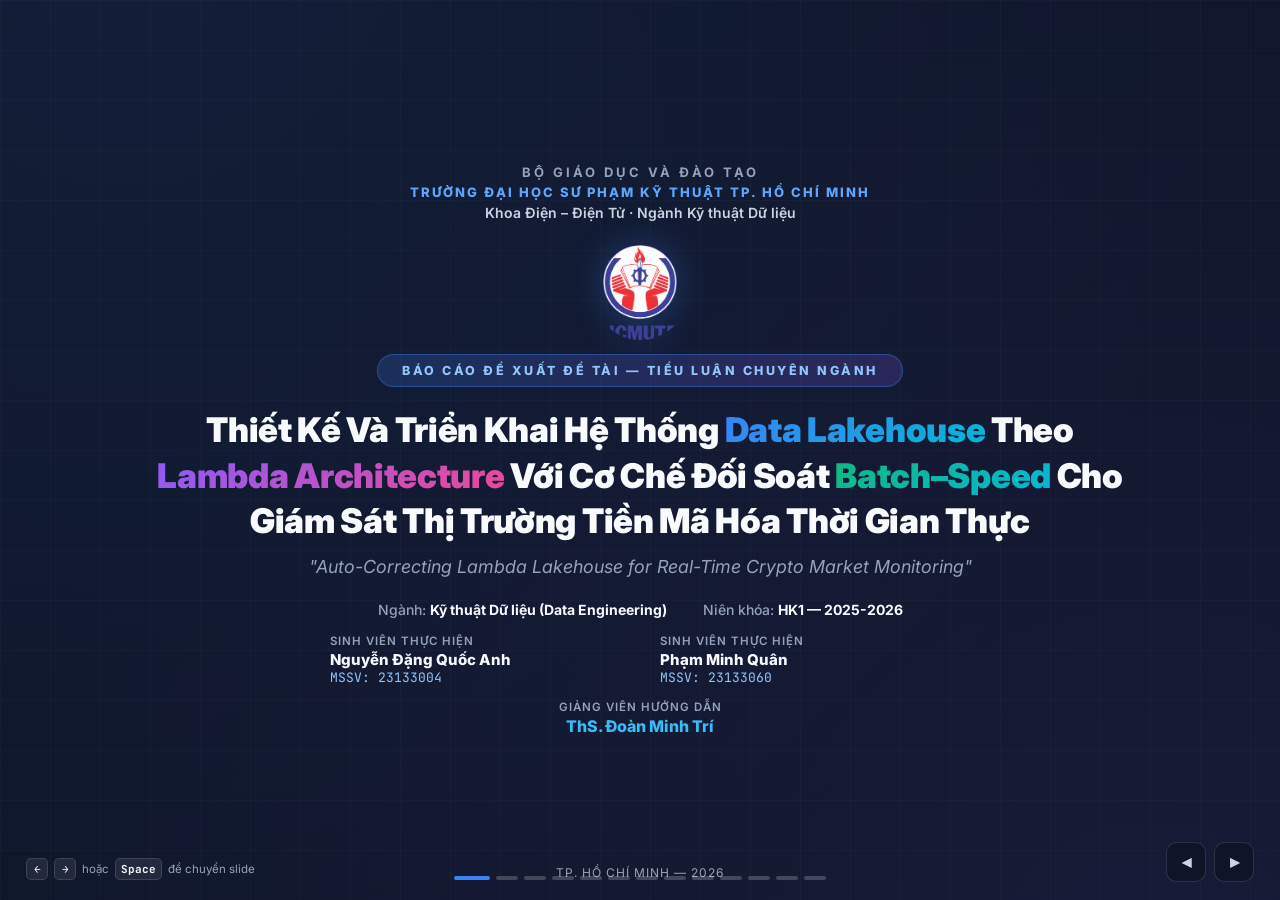
==== dbt_project/docs/slides.html @ d98d622b "infra: add docker-compose, service configs, and project skeleton" ====
<!DOCTYPE html>
<html lang="vi">
<head>
<meta charset="UTF-8">
<meta name="viewport" content="width=device-width, initial-scale=1.0">
<title>Báo Cáo Đề Xuất — Lambda Lakehouse Crypto</title>
<link rel="preconnect" href="https://fonts.googleapis.com">
<link href="https://fonts.googleapis.com/css2?family=Inter:wght@300;400;500;600;700;800;900&family=JetBrains+Mono:wght@400;500;600;700&display=swap" rel="stylesheet">
<style>
  *, *::before, *::after { box-sizing: border-box; margin: 0; padding: 0; }

  :root {
    --bg-primary: #0a0e1a;
    --bg-slide: #0f1629;
    --bg-card: rgba(255,255,255,0.05);
    --bg-card-hover: rgba(255,255,255,0.08);
    --accent-blue: #3b82f6;
    --accent-cyan: #06b6d4;
    --accent-purple: #8b5cf6;
    --accent-emerald: #10b981;
    --accent-amber: #f59e0b;
    --accent-rose: #f43f5e;
    --text-primary: #f8fafc;
    --text-secondary: #cbd5e1;
    --text-muted: #94a3b8;
    --border-subtle: rgba(255,255,255,0.12);
    --gradient-blue: linear-gradient(135deg, #3b82f6, #06b6d4);
    --gradient-purple: linear-gradient(135deg, #8b5cf6, #ec4899);
    --gradient-emerald: linear-gradient(135deg, #10b981, #06b6d4);
    --gradient-amber: linear-gradient(135deg, #f59e0b, #ef4444);
    --gradient-rose: linear-gradient(135deg, #f43f5e, #8b5cf6);
    --font-main: 'Inter', -apple-system, system-ui, sans-serif;
    --font-mono: 'JetBrains Mono', 'Cascadia Code', monospace;
  }

  html, body { width: 100%; height: 100%; overflow: hidden; font-family: var(--font-main); background: var(--bg-primary); color: var(--text-primary); -webkit-font-smoothing: antialiased; }

  .slides-wrapper { width: 100%; height: 100%; position: relative; }

  .slide {
    position: absolute; inset: 0;
    display: flex; flex-direction: column; justify-content: center; align-items: center;
    padding: 40px 60px;
    opacity: 0; transform: translateX(60px);
    transition: opacity 0.45s cubic-bezier(0.4,0,0.2,1), transform 0.45s cubic-bezier(0.4,0,0.2,1);
    pointer-events: none; background: var(--bg-slide); overflow-y: auto;
  }
  .slide.active { opacity: 1; transform: translateX(0); pointer-events: all; z-index: 10; }
  .slide.prev { opacity: 0; transform: translateX(-60px); }

  .slide::before {
    content: ''; position: absolute; top: -50%; left: -50%; width: 200%; height: 200%;
    background: radial-gradient(circle at 30% 20%, rgba(59,130,246,0.08) 0%, transparent 50%),
                radial-gradient(circle at 70% 80%, rgba(139,92,246,0.07) 0%, transparent 50%);
    pointer-events: none; z-index: 0;
  }
  .slide::after {
    content: ''; position: absolute; inset: 0;
    background-image: linear-gradient(rgba(255,255,255,0.02) 1px, transparent 1px), linear-gradient(90deg, rgba(255,255,255,0.02) 1px, transparent 1px);
    background-size: 50px 50px; pointer-events: none; z-index: 0;
  }
  .slide > * { position: relative; z-index: 1; }

  /* ===== TYPOGRAPHY & HEADINGS ===== */
  .slide-number { position: absolute; top: 22px; left: 36px; font-size: 13px; font-weight: 700; letter-spacing: 3px; text-transform: uppercase; color: var(--text-muted); }
  .slide-number .current { color: var(--accent-blue); font-size: 16px; }

  .section-badge { display: inline-flex; align-items: center; gap: 8px; padding: 6px 16px; border-radius: 100px; font-size: 12px; font-weight: 700; letter-spacing: 2px; text-transform: uppercase; margin-bottom: 12px; border: 1px solid; }
  .badge-blue { background: rgba(59,130,246,0.15); color: #93c5fd; border-color: rgba(59,130,246,0.3); }
  .badge-purple { background: rgba(139,92,246,0.15); color: #c4b5fd; border-color: rgba(139,92,246,0.3); }
  .badge-emerald { background: rgba(16,185,129,0.15); color: #6ee7b7; border-color: rgba(16,185,129,0.3); }
  .badge-amber { background: rgba(245,158,11,0.15); color: #fde68a; border-color: rgba(245,158,11,0.3); }
  .badge-rose { background: rgba(244,63,94,0.15); color: #fda4af; border-color: rgba(244,63,94,0.3); }
  .badge-cyan { background: rgba(6,182,212,0.15); color: #67e8f9; border-color: rgba(6,182,212,0.3); }

  .slide-title { font-size: clamp(28px, 3.3vw, 44px); font-weight: 900; line-height: 1.2; margin-bottom: 16px; letter-spacing: -0.5px; text-align: center; }
  .highlight { background: var(--gradient-blue); -webkit-background-clip: text; -webkit-text-fill-color: transparent; background-clip: text; }
  .highlight-purple { background: var(--gradient-purple); -webkit-background-clip: text; -webkit-text-fill-color: transparent; background-clip: text; }
  .highlight-emerald { background: var(--gradient-emerald); -webkit-background-clip: text; -webkit-text-fill-color: transparent; background-clip: text; }
  .highlight-amber { background: var(--gradient-amber); -webkit-background-clip: text; -webkit-text-fill-color: transparent; background-clip: text; }
  .highlight-rose { background: var(--gradient-rose); -webkit-background-clip: text; -webkit-text-fill-color: transparent; background-clip: text; }

  .slide-subtitle { font-size: clamp(15px, 1.5vw, 19px); color: var(--text-secondary); line-height: 1.6; max-width: 960px; margin-bottom: 22px; text-align: center; }

  /* ===== CARDS ===== */
  .cards-grid { display: grid; gap: 16px; width: 100%; max-width: 1150px; }
  .cards-grid.cols-2 { grid-template-columns: 1fr 1fr; }
  .cards-grid.cols-3 { grid-template-columns: 1fr 1fr 1fr; }
  .cards-grid.cols-4 { grid-template-columns: 1fr 1fr 1fr 1fr; }

  .card { background: var(--bg-card); border: 1px solid var(--border-subtle); border-radius: 14px; padding: 20px 22px; transition: all 0.3s ease; position: relative; overflow: hidden; }
  .card:hover { background: var(--bg-card-hover); border-color: rgba(255,255,255,0.2); transform: translateY(-3px); }
  .card::before { content: ''; position: absolute; top: 0; left: 0; right: 0; height: 3px; }
  .card.accent-blue::before { background: var(--gradient-blue); }
  .card.accent-purple::before { background: var(--gradient-purple); }
  .card.accent-emerald::before { background: var(--gradient-emerald); }
  .card.accent-amber::before { background: var(--gradient-amber); }
  .card.accent-rose::before { background: var(--gradient-rose); }
  .card.accent-cyan::before { background: linear-gradient(90deg, #06b6d4, #3b82f6); }

  .card-icon { width: 44px; height: 44px; border-radius: 10px; display: flex; align-items: center; justify-content: center; font-size: 22px; margin-bottom: 12px; }
  .card-icon.blue { background: rgba(59,130,246,0.2); }
  .card-icon.purple { background: rgba(139,92,246,0.2); }
  .card-icon.emerald { background: rgba(16,185,129,0.2); }
  .card-icon.amber { background: rgba(245,158,11,0.2); }
  .card-icon.rose { background: rgba(244,63,94,0.2); }
  .card-icon.cyan { background: rgba(6,182,212,0.2); }

  .card-title { font-size: 15.5px; font-weight: 800; margin-bottom: 6px; color: var(--text-primary); }
  .card-desc { font-size: 13.5px; color: var(--text-secondary); line-height: 1.6; }

  /* ===== SVG DIAGRAM CONTAINER ===== */
  .diagram-box { width: 100%; max-width: 1150px; background: rgba(0,0,0,0.35); border: 1px solid var(--border-subtle); border-radius: 16px; padding: 22px 20px; position: relative; overflow: hidden; }
  .diagram-box::before { content: ''; position: absolute; inset: 0; background: radial-gradient(ellipse at 50% 0%, rgba(59,130,246,0.08), transparent 70%); pointer-events: none; }
  .diagram-box svg { width: 100%; height: auto; display: block; }

  /* ===== COVER ===== */
  .cover-content { text-align: center; max-width: 980px; }
  .cover-uni { font-size: 13px; font-weight: 700; letter-spacing: 3px; text-transform: uppercase; color: var(--text-muted); margin-bottom: 4px; }
  .cover-faculty { font-size: 14px; font-weight: 600; color: var(--text-secondary); margin-bottom: 24px; }
  .logo-img { width: 95px; height: 95px; border-radius: 50%; object-fit: contain; margin: 0 auto 14px auto; display: block; filter: drop-shadow(0 0 16px rgba(59,130,246,0.3)); }
  .cover-type-badge { display: inline-block; padding: 8px 24px; border-radius: 100px; font-size: 12.5px; font-weight: 800; letter-spacing: 2.5px; text-transform: uppercase; background: linear-gradient(135deg, rgba(59,130,246,0.2), rgba(139,92,246,0.2)); border: 1px solid rgba(59,130,246,0.4); color: #93c5fd; margin-bottom: 20px; }
  .cover-main-title { font-size: clamp(22px, 2.7vw, 34px); font-weight: 900; line-height: 1.35; margin-bottom: 12px; letter-spacing: -0.3px; }
  .cover-en-title { font-size: clamp(14px, 1.4vw, 18px); font-style: italic; color: var(--text-muted); margin-bottom: 24px; font-weight: 400; }
  .cover-meta { display: flex; justify-content: center; gap: 36px; font-size: 14px; color: var(--text-secondary); margin-bottom: 16px; }
  .cover-meta .label { color: var(--text-muted); font-weight: 500; }
  .cover-meta .value { color: var(--text-primary); font-weight: 700; }
  .cover-people { display: grid; grid-template-columns: 1fr 1fr; gap: 12px 40px; font-size: 13.5px; margin-top: 14px; text-align: left; max-width: 620px; margin-left: auto; margin-right: auto; }
  .cover-people .people-label { font-weight: 600; color: var(--text-muted); font-size: 11.5px; letter-spacing: 1px; text-transform: uppercase; margin-bottom: 2px; }
  .cover-people .people-name { font-weight: 800; color: var(--text-primary); font-size: 15px; }
  .cover-people .people-id { font-family: var(--font-mono); font-size: 13px; color: #93c5fd; }
  .cover-advisor { margin-top: 14px; text-align: center; font-size: 13.5px; }
  .cover-advisor .people-label { font-weight: 600; color: var(--text-muted); font-size: 11.5px; letter-spacing: 1px; text-transform: uppercase; margin-bottom: 2px; }
  .cover-advisor .people-name { font-weight: 800; color: #38bdf8; font-size: 16px; }
  .cover-footer-bar { position: absolute; bottom: 20px; font-size: 12px; color: var(--text-muted); letter-spacing: 1px; }

  /* ===== NUMBERED LIST ===== */
  .numbered-list { list-style: none; padding: 0; width: 100%; max-width: 1050px; }
  .numbered-list li { display: flex; align-items: flex-start; gap: 16px; padding: 12px 0; border-bottom: 1px solid var(--border-subtle); }
  .numbered-list li:last-child { border-bottom: none; }
  .numbered-list .num { flex-shrink: 0; width: 34px; height: 34px; border-radius: 8px; display: flex; align-items: center; justify-content: center; font-size: 15px; font-weight: 900; color: #fff; }
  .numbered-list .item-title { font-size: 15px; font-weight: 800; margin-bottom: 3px; color: var(--text-primary); }
  .numbered-list .item-desc { font-size: 13.5px; color: var(--text-secondary); line-height: 1.55; }

  /* ===== TIMELINE ===== */
  .timeline { width: 100%; max-width: 1080px; }
  .timeline-row { display: flex; align-items: stretch; gap: 16px; margin-bottom: 10px; }
  .timeline-phase { width: 110px; flex-shrink: 0; border-radius: 10px; display: flex; align-items: center; justify-content: center; font-size: 13.5px; font-weight: 800; color: #fff; text-align: center; padding: 8px; }
  .timeline-content { flex: 1; background: var(--bg-card); border: 1px solid var(--border-subtle); border-radius: 10px; padding: 12px 18px; }
  .timeline-content .tc-title { font-size: 14.5px; font-weight: 800; margin-bottom: 3px; color: var(--text-primary); }
  .timeline-content .tc-desc { font-size: 13px; color: var(--text-secondary); line-height: 1.5; }
  .timeline-content .tc-output { font-size: 12px; color: #34d399; font-weight: 700; margin-top: 4px; }

  /* ===== DIRECTION (2 CARDS: TLCN -> KLTN) ===== */
  .direction-container { display: grid; grid-template-columns: 1fr 1fr; gap: 24px; width: 100%; max-width: 1150px; }
  .direction-card { background: var(--bg-card); border: 1px solid var(--border-subtle); border-radius: 16px; padding: 26px 24px; text-align: left; transition: all 0.3s ease; position: relative; }
  .direction-card.phase-1 { border-color: rgba(59,130,246,0.4); background: rgba(59,130,246,0.06); }
  .direction-card.phase-2 { border-color: rgba(16,185,129,0.5); background: rgba(16,185,129,0.07); box-shadow: 0 0 35px rgba(16,185,129,0.12); }
  .direction-card.phase-2::after { content: '★ MỤC TIÊU TỐI HẬU'; position: absolute; top: -12px; right: 24px; background: var(--gradient-emerald); color: #fff; font-size: 10.5px; font-weight: 900; letter-spacing: 1.5px; padding: 4px 14px; border-radius: 100px; }
  .direction-card:hover { transform: translateY(-3px); }
  .direction-badge-tag { display: inline-block; font-size: 11px; font-weight: 800; letter-spacing: 1.5px; text-transform: uppercase; padding: 4px 12px; border-radius: 6px; margin-bottom: 8px; }
  .direction-title { font-size: 20px; font-weight: 900; margin-bottom: 4px; }
  .direction-sub { font-size: 13px; color: var(--text-muted); margin-bottom: 16px; font-weight: 600; }
  .direction-card ul { list-style: none; padding: 0; }
  .direction-card ul li { font-size: 13.5px; color: var(--text-secondary); padding: 7px 0; border-bottom: 1px solid var(--border-subtle); display: flex; align-items: flex-start; gap: 8px; line-height: 1.5; }
  .direction-card ul li:last-child { border-bottom: none; }
  .direction-card ul li::before { content: '✔'; font-weight: 800; flex-shrink: 0; font-size: 13px; }
  .direction-card.phase-1 ul li::before { color: #60a5fa; }
  .direction-card.phase-2 ul li::before { color: #34d399; }

  /* ===== CALLOUT ===== */
  .callout { width: 100%; max-width: 1150px; background: rgba(59,130,246,0.08); border: 1px solid rgba(59,130,246,0.25); border-left: 4px solid var(--accent-blue); border-radius: 0 12px 12px 0; padding: 14px 20px; margin-top: 16px; }
  .callout.emerald { background: rgba(16,185,129,0.08); border-color: rgba(16,185,129,0.25); border-left-color: var(--accent-emerald); }
  .callout.amber { background: rgba(245,158,11,0.08); border-color: rgba(245,158,11,0.25); border-left-color: var(--accent-amber); }
  .callout-text { font-size: 14px; color: var(--text-secondary); line-height: 1.6; font-style: italic; }
  .callout-text strong { color: #fff; font-style: normal; }

  /* Two-col */
  .two-col { display: grid; grid-template-columns: 1fr 1fr; gap: 24px; width: 100%; max-width: 1150px; align-items: start; }

  /* Status badges */
  .status-badge { display: inline-block; padding: 3px 10px; border-radius: 100px; font-size: 11px; font-weight: 800; letter-spacing: 0.5px; }
  .status-provisional { background: rgba(245,158,11,0.2); color: #fde68a; border: 1px solid rgba(245,158,11,0.4); }
  .status-reconciled { background: rgba(16,185,129,0.2); color: #6ee7b7; border: 1px solid rgba(16,185,129,0.4); }

  /* Tech tags */
  .tech-tags { display: flex; flex-wrap: wrap; gap: 6px; margin-top: 8px; }
  .tech-tag { font-size: 11px; font-weight: 700; padding: 3px 10px; border-radius: 100px; background: rgba(255,255,255,0.08); border: 1px solid var(--border-subtle); color: #cbd5e1; font-family: var(--font-mono); }

  /* ===== NAV ===== */
  .progress-bar { position: fixed; bottom: 0; left: 0; height: 4px; background: var(--gradient-blue); transition: width 0.4s ease; z-index: 100; border-radius: 0 2px 0 0; }
  .nav-controls { position: fixed; bottom: 18px; right: 26px; display: flex; gap: 8px; z-index: 100; }
  .nav-btn { width: 40px; height: 40px; border-radius: 10px; border: 1px solid var(--border-subtle); background: rgba(15,22,41,0.9); backdrop-filter: blur(12px); color: var(--text-secondary); cursor: pointer; display: flex; align-items: center; justify-content: center; font-size: 18px; font-weight: bold; transition: all 0.2s; }
  .nav-btn:hover { background: rgba(59,130,246,0.2); border-color: rgba(59,130,246,0.5); color: #60a5fa; }
  .slide-indicators { position: fixed; bottom: 20px; left: 50%; transform: translateX(-50%); display: flex; gap: 6px; z-index: 100; }
  .indicator { width: 22px; height: 4px; border-radius: 2px; background: rgba(255,255,255,0.2); cursor: pointer; transition: all 0.3s; }
  .indicator.active { width: 36px; background: var(--accent-blue); }
  .indicator:hover { background: rgba(255,255,255,0.4); }
  .keyboard-hint { position: fixed; bottom: 20px; left: 26px; font-size: 11.5px; color: var(--text-muted); z-index: 100; display: flex; align-items: center; gap: 6px; }
  .key { display: inline-flex; align-items: center; justify-content: center; min-width: 22px; height: 22px; padding: 0 5px; border-radius: 5px; background: rgba(255,255,255,0.08); border: 1px solid var(--border-subtle); font-size: 11px; font-weight: 700; font-family: var(--font-mono); color: var(--text-primary); }

  /* ===== ANIMATIONS ===== */
  @keyframes fadeInUp { from { opacity: 0; transform: translateY(18px); } to { opacity: 1; transform: translateY(0); } }
  .slide.active .anim-item { animation: fadeInUp 0.45s ease forwards; opacity: 0; }
  .slide.active .anim-item:nth-child(1) { animation-delay: 0.08s; }
  .slide.active .anim-item:nth-child(2) { animation-delay: 0.16s; }
  .slide.active .anim-item:nth-child(3) { animation-delay: 0.24s; }
  .slide.active .anim-item:nth-child(4) { animation-delay: 0.30s; }
  .slide.active .anim-item:nth-child(5) { animation-delay: 0.36s; }
  .slide.active .anim-item:nth-child(6) { animation-delay: 0.42s; }
  .slide.active .anim-item:nth-child(7) { animation-delay: 0.48s; }
  .slide.active .anim-item:nth-child(8) { animation-delay: 0.54s; }
  .slide.active .anim-item:nth-child(9) { animation-delay: 0.60s; }
  .slide.active .anim-item:nth-child(10) { animation-delay: 0.66s; }

  @media (max-width: 900px) {
    .slide { padding: 30px 20px; }
    .cards-grid.cols-3, .cards-grid.cols-4 { grid-template-columns: 1fr 1fr; }
    .direction-container { grid-template-columns: 1fr; }
    .two-col { grid-template-columns: 1fr; }
    .cover-meta { flex-direction: column; gap: 8px; align-items: center; }
  }
</style>
</head>
<body>

<div class="slides-wrapper" id="slidesWrapper">

<!-- ====== SLIDE 0: COVER ====== -->
<div class="slide active" id="slide-0">
  <div class="cover-content">
    <div class="cover-uni anim-item">BỘ GIÁO DỤC VÀ ĐÀO TẠO</div>
    <div class="cover-uni anim-item" style="color:#60a5fa; letter-spacing:2px; font-weight:800;">TRƯỜNG ĐẠI HỌC SƯ PHẠM KỸ THUẬT TP. HỒ CHÍ MINH</div>
    <div class="cover-faculty anim-item">Khoa Điện – Điện Tử · Ngành Kỹ thuật Dữ liệu</div>
    <div class="anim-item"><img class="logo-img" src="assets/logo_hcmute.png" alt="Logo HCMUTE"></div>
    <div class="anim-item"><div class="cover-type-badge">Báo Cáo Đề Xuất Đề Tài — Tiểu Luận Chuyên Ngành</div></div>
    <div class="cover-main-title anim-item">
      Thiết Kế Và Triển Khai Hệ Thống <span class="highlight">Data Lakehouse</span> Theo <span class="highlight-purple">Lambda Architecture</span> Với Cơ Chế Đối Soát <span class="highlight-emerald">Batch–Speed</span> Cho Giám Sát Thị Trường Tiền Mã Hóa Thời Gian Thực
    </div>
    <div class="cover-en-title anim-item">"Auto-Correcting Lambda Lakehouse for Real-Time Crypto Market Monitoring"</div>
    <div class="cover-meta anim-item">
      <span><span class="label">Ngành:</span> <span class="value">Kỹ thuật Dữ liệu (Data Engineering)</span></span>
      <span><span class="label">Niên khóa:</span> <span class="value">HK1 — 2025-2026</span></span>
    </div>
    <div class="cover-people anim-item">
      <div><div class="people-label">Sinh viên thực hiện</div><div class="people-name">Nguyễn Đặng Quốc Anh</div><div class="people-id">MSSV: 23133004</div></div>
      <div><div class="people-label">Sinh viên thực hiện</div><div class="people-name">Phạm Minh Quân</div><div class="people-id">MSSV: 23133060</div></div>
    </div>
    <div class="cover-advisor anim-item"><div class="people-label">Giảng viên hướng dẫn</div><div class="people-name">ThS. Đoàn Minh Trí</div></div>
  </div>
  <div class="cover-footer-bar anim-item">TP. HỒ CHÍ MINH — 2026</div>
</div>

<!-- ====== SLIDE 1: BỐI CẢNH ====== -->
<div class="slide" id="slide-1">
  <div class="slide-number"><span class="current">01</span> / 12</div>
  <div class="section-badge badge-blue anim-item">● Giới Thiệu Đề Tài</div>
  <div class="slide-title anim-item">Hai nhu cầu <span class="highlight">mâu thuẫn</span> trong xử lý dữ liệu lớn</div>

  <div class="diagram-box anim-item" style="max-width:960px;">
    <svg viewBox="0 0 840 280" fill="none" xmlns="http://www.w3.org/2000/svg">
      <!-- Batch side -->
      <rect x="20" y="25" width="340" height="230" rx="16" fill="rgba(59,130,246,0.1)" stroke="#3b82f6" stroke-width="2" stroke-dasharray="6 4"/>
      <text x="190" y="62" text-anchor="middle" fill="#60a5fa" font-size="16" font-weight="900" font-family="Inter">📊 BATCH ANALYTICS</text>
      <text x="190" y="90" text-anchor="middle" fill="#cbd5e1" font-size="13.5" font-weight="500" font-family="Inter">Phân tích lịch sử toàn diện</text>
      <rect x="45" y="112" width="290" height="34" rx="8" fill="rgba(59,130,246,0.18)"/>
      <text x="190" y="134" text-anchor="middle" fill="#93c5fd" font-size="13" font-weight="700" font-family="Inter">✓ Chính xác tuyệt đối (ACID)</text>
      <rect x="45" y="156" width="290" height="34" rx="8" fill="rgba(59,130,246,0.18)"/>
      <text x="190" y="178" text-anchor="middle" fill="#93c5fd" font-size="13" font-weight="700" font-family="Inter">✓ Deduplication & Historical Replay</text>
      <rect x="45" y="200" width="290" height="34" rx="8" fill="rgba(244,63,94,0.18)"/>
      <text x="190" y="222" text-anchor="middle" fill="#fda4af" font-size="13" font-weight="700" font-family="Inter">✗ Độ trễ: từ vài phút → vài giờ</text>

      <!-- VS -->
      <text x="420" y="148" text-anchor="middle" fill="#94a3b8" font-size="24" font-weight="900" font-family="Inter">VS</text>
      <line x1="390" y1="125" x2="390" y2="165" stroke="#475569" stroke-width="1.5"/>
      <line x1="450" y1="125" x2="450" y2="165" stroke="#475569" stroke-width="1.5"/>

      <!-- Speed side -->
      <rect x="480" y="25" width="340" height="230" rx="16" fill="rgba(139,92,246,0.1)" stroke="#8b5cf6" stroke-width="2" stroke-dasharray="6 4"/>
      <text x="650" y="62" text-anchor="middle" fill="#c4b5fd" font-size="16" font-weight="900" font-family="Inter">⚡ REAL-TIME STREAMING</text>
      <text x="650" y="90" text-anchor="middle" fill="#cbd5e1" font-size="13.5" font-weight="500" font-family="Inter">Phản hồi tức thời biến động</text>
      <rect x="505" y="112" width="290" height="34" rx="8" fill="rgba(139,92,246,0.18)"/>
      <text x="650" y="134" text-anchor="middle" fill="#c4b5fd" font-size="13" font-weight="700" font-family="Inter">✓ Độ trễ cực thấp (&lt; 5 giây)</text>
      <rect x="505" y="156" width="290" height="34" rx="8" fill="rgba(139,92,246,0.18)"/>
      <text x="650" y="178" text-anchor="middle" fill="#c4b5fd" font-size="13" font-weight="700" font-family="Inter">✓ Nắm bắt biến động thị trường ngay</text>
      <rect x="505" y="200" width="290" height="34" rx="8" fill="rgba(244,63,94,0.18)"/>
      <text x="650" y="222" text-anchor="middle" fill="#fda4af" font-size="13" font-weight="700" font-family="Inter">✗ Kết quả gần đúng (Provisional State)</text>
    </svg>
  </div>

  <div class="callout anim-item" style="max-width:960px;">
    <div class="callout-text"><strong>Lambda Architecture</strong> giải quyết mâu thuẫn này: tách thành <strong>Batch Layer</strong> (Ground Truth chuẩn xác) + <strong>Speed Layer</strong> (Tức thời), và hợp nhất tự động tại <strong>Serving Layer</strong>.</div>
  </div>
</div>

<!-- ====== SLIDE 2: KHOẢNG TRỐNG NGHIÊN CỨU ====== -->
<div class="slide" id="slide-2">
  <div class="slide-number"><span class="current">02</span> / 12</div>
  <div class="section-badge badge-blue anim-item">● Giới Thiệu Đề Tài</div>
  <div class="slide-title anim-item">Khoảng trống <span class="highlight-purple">nghiên cứu</span> & Giải pháp đề xuất</div>

  <div class="diagram-box anim-item" style="max-width:1050px;">
    <svg viewBox="0 0 960 250" fill="none" xmlns="http://www.w3.org/2000/svg">
      <!-- Problems -->
      <text x="235" y="26" text-anchor="middle" fill="#fb7185" font-size="14" font-weight="900" font-family="Inter" letter-spacing="2">❌ HẠN CHẾ HỆ THỐNG CŨ</text>
      <rect x="20" y="42" width="205" height="46" rx="10" fill="rgba(244,63,94,0.12)" stroke="rgba(244,63,94,0.4)" stroke-width="1.2"/>
      <text x="122" y="69" text-anchor="middle" fill="#fda4af" font-size="13" font-weight="700" font-family="Inter">Small File Problem</text>
      <rect x="245" y="42" width="205" height="46" rx="10" fill="rgba(244,63,94,0.12)" stroke="rgba(244,63,94,0.4)" stroke-width="1.2"/>
      <text x="347" y="69" text-anchor="middle" fill="#fda4af" font-size="13" font-weight="700" font-family="Inter">Thiếu ACID Transactions</text>
      <rect x="20" y="100" width="205" height="46" rx="10" fill="rgba(244,63,94,0.12)" stroke="rgba(244,63,94,0.4)" stroke-width="1.2"/>
      <text x="122" y="127" text-anchor="middle" fill="#fda4af" font-size="13" font-weight="700" font-family="Inter">Không có Data Quality Gate</text>
      <rect x="245" y="100" width="205" height="46" rx="10" fill="rgba(244,63,94,0.12)" stroke="rgba(244,63,94,0.4)" stroke-width="1.2"/>
      <text x="347" y="127" text-anchor="middle" fill="#fda4af" font-size="13" font-weight="700" font-family="Inter">Batch & Stream lệch pha</text>

      <!-- Arrow -->
      <text x="475" y="98" text-anchor="middle" fill="#94a3b8" font-size="34" font-family="Inter">→</text>

      <!-- Solutions -->
      <text x="725" y="26" text-anchor="middle" fill="#34d399" font-size="14" font-weight="900" font-family="Inter" letter-spacing="2">✓ GIẢI PHÁP ĐỀ TÀI</text>
      <rect x="505" y="42" width="215" height="46" rx="10" fill="rgba(16,185,129,0.14)" stroke="rgba(16,185,129,0.4)" stroke-width="1.2"/>
      <text x="612" y="62" text-anchor="middle" fill="#6ee7b7" font-size="13.5" font-weight="800" font-family="Inter">Apache Iceberg</text>
      <text x="612" y="78" text-anchor="middle" fill="#cbd5e1" font-size="11.5" font-family="Inter">Compaction + Snapshot Isolation</text>

      <rect x="735" y="42" width="205" height="46" rx="10" fill="rgba(16,185,129,0.14)" stroke="rgba(16,185,129,0.4)" stroke-width="1.2"/>
      <text x="837" y="62" text-anchor="middle" fill="#6ee7b7" font-size="13.5" font-weight="800" font-family="Inter">Single Source of Truth</text>
      <text x="837" y="78" text-anchor="middle" fill="#cbd5e1" font-size="11.5" font-family="Inter">Bronze Table trên MinIO S3</text>

      <rect x="505" y="100" width="215" height="46" rx="10" fill="rgba(16,185,129,0.14)" stroke="rgba(16,185,129,0.4)" stroke-width="1.2"/>
      <text x="612" y="120" text-anchor="middle" fill="#6ee7b7" font-size="13.5" font-weight="800" font-family="Inter">Data Quality Gate</text>
      <text x="612" y="136" text-anchor="middle" fill="#cbd5e1" font-size="11.5" font-family="Inter">Quarantine + Fault Injection</text>

      <rect x="735" y="100" width="205" height="46" rx="10" fill="rgba(16,185,129,0.14)" stroke="rgba(16,185,129,0.4)" stroke-width="1.2"/>
      <text x="837" y="120" text-anchor="middle" fill="#6ee7b7" font-size="13.5" font-weight="800" font-family="Inter">Query Merger ★</text>
      <text x="837" y="136" text-anchor="middle" fill="#cbd5e1" font-size="11.5" font-family="Inter">Watermark Auto-Correct</text>

      <!-- Bottom label -->
      <rect x="230" y="165" width="500" height="60" rx="14" fill="rgba(59,130,246,0.12)" stroke="rgba(59,130,246,0.35)" stroke-width="1.5"/>
      <text x="480" y="190" text-anchor="middle" fill="#60a5fa" font-size="14.5" font-weight="800" font-family="Inter">🎯 Bài toán thực tế: Giám sát thị trường tiền mã hóa BTCUSDT</text>
      <text x="480" y="210" text-anchor="middle" fill="#cbd5e1" font-size="13" font-family="Inter">OHLCV · VWAP · Return · Cảnh báo Price Spike · Cửa sổ 1m & 5m</text>
    </svg>
  </div>
</div>

<!-- ====== SLIDE 3: MỤC TIÊU NGHIÊN CỨU ====== -->
<div class="slide" id="slide-3">
  <div class="slide-number"><span class="current">03</span> / 12</div>
  <div class="section-badge badge-purple anim-item">● Mục Tiêu Nghiên Cứu</div>
  <div class="slide-title anim-item">06 mục tiêu <span class="highlight-purple">kỹ thuật</span> cốt lõi</div>

  <div class="cards-grid cols-3 anim-item" style="max-width:1150px;">
    <div class="card accent-blue">
      <div style="display:flex;align-items:center;gap:10px;margin-bottom:8px;"><div style="width:32px;height:32px;border-radius:8px;background:var(--gradient-blue);display:flex;align-items:center;justify-content:center;color:#fff;font-size:15px;font-weight:900;">1</div><div class="card-title">Kiến trúc Lambda Lakehouse</div></div>
      <div class="card-desc">3 lớp hoàn chỉnh (Batch, Speed, Serving) — chia sẻ Single Source of Truth trên Bronze Table.</div>
    </div>
    <div class="card accent-purple">
      <div style="display:flex;align-items:center;gap:10px;margin-bottom:8px;"><div style="width:32px;height:32px;border-radius:8px;background:var(--gradient-purple);display:flex;align-items:center;justify-content:center;color:#fff;font-size:15px;font-weight:900;">2</div><div class="card-title">Auto-Correcting Query Merger ★</div></div>
      <div class="card-desc">Đóng góp kỹ thuật cốt lõi: tự động đối soát Batch–Speed dựa theo mốc Batch Watermark.</div>
    </div>
    <div class="card accent-emerald">
      <div style="display:flex;align-items:center;gap:10px;margin-bottom:8px;"><div style="width:32px;height:32px;border-radius:8px;background:var(--gradient-emerald);display:flex;align-items:center;justify-content:center;color:#fff;font-size:15px;font-weight:900;">3</div><div class="card-title">Pipeline End-to-End Local</div></div>
      <div class="card-desc">Kafka → Spark → Iceberg → ClickHouse → FastAPI → Streamlit vận hành mượt trên 16 GB RAM.</div>
    </div>
    <div class="card accent-amber">
      <div style="display:flex;align-items:center;gap:10px;margin-bottom:8px;"><div style="width:32px;height:32px;border-radius:8px;background:var(--gradient-amber);display:flex;align-items:center;justify-content:center;color:#fff;font-size:15px;font-weight:900;">4</div><div class="card-title">Data Quality Gate & Fault Injector</div></div>
      <div class="card-desc">Chủ động chèn 4 loại lỗi (Duplicate, Late, OOO, Invalid) có Ground Truth để đo Precision/Recall.</div>
    </div>
    <div class="card accent-rose">
      <div style="display:flex;align-items:center;gap:10px;margin-bottom:8px;"><div style="width:32px;height:32px;border-radius:8px;background:var(--gradient-rose);display:flex;align-items:center;justify-content:center;color:#fff;font-size:15px;font-weight:900;">5</div><div class="card-title">Benchmark Định lượng 4 Kịch bản</div></div>
      <div class="card-desc">Đo đạc khoa học: Độ trễ Latency, Độ chính xác đối soát, Xử lý dữ liệu trễ/trùng, Hiệu quả Compaction.</div>
    </div>
    <div class="card accent-cyan">
      <div style="display:flex;align-items:center;gap:10px;margin-bottom:8px;"><div style="width:32px;height:32px;border-radius:8px;background:linear-gradient(135deg,#06b6d4,#3b82f6);display:flex;align-items:center;justify-content:center;color:#fff;font-size:15px;font-weight:900;">6</div><div class="card-title">Phân tích So sánh Kiến trúc</div></div>
      <div class="card-desc">Đánh giá ưu nhược điểm và Trade-offs: Lambda vs Kappa vs Medallion Architecture.</div>
    </div>
  </div>
</div>

<!-- ====== SLIDE 4: XÁC ĐỊNH BÀI TOÁN ====== -->
<div class="slide" id="slide-4">
  <div class="slide-number"><span class="current">04</span> / 12</div>
  <div class="section-badge badge-emerald anim-item">● Xác Định Bài Toán</div>
  <div class="slide-title anim-item"><span class="highlight-emerald">Crypto Market</span> Monitoring — Nghiệp Vụ BTCUSDT</div>

  <div class="diagram-box anim-item" style="max-width:1050px;">
    <svg viewBox="0 0 920 230" fill="none" xmlns="http://www.w3.org/2000/svg">
      <!-- Binance source -->
      <rect x="20" y="20" width="180" height="190" rx="16" fill="rgba(245,158,11,0.12)" stroke="#f59e0b" stroke-width="2"/>
      <text x="110" y="60" text-anchor="middle" fill="#fbbf24" font-size="28">₿</text>
      <text x="110" y="90" text-anchor="middle" fill="#fbbf24" font-size="14.5" font-weight="800" font-family="Inter">Binance Stream</text>
      <text x="110" y="112" text-anchor="middle" fill="#cbd5e1" font-size="12" font-family="Inter">WebSocket Live Feed</text>
      <text x="110" y="145" text-anchor="middle" fill="#94a3b8" font-size="12.5" font-weight="600" font-family="Inter">• BTCUSDT (MVP)</text>
      <text x="110" y="168" text-anchor="middle" fill="#94a3b8" font-size="12.5" font-family="Inter">• ETHUSDT, SOLUSDT</text>
      <text x="110" y="190" text-anchor="middle" fill="#94a3b8" font-size="12" font-family="Inter">trade_id, price, qty, time</text>

      <!-- Arrow -->
      <path d="M205 115 L245 115" stroke="#94a3b8" stroke-width="2" marker-end="url(#arrGrayL)"/>

      <!-- Processing -->
      <rect x="250" y="20" width="205" height="190" rx="16" fill="rgba(139,92,246,0.12)" stroke="#8b5cf6" stroke-width="2"/>
      <text x="352" y="55" text-anchor="middle" fill="#c4b5fd" font-size="15" font-weight="800" font-family="Inter">⚙️ Tính Toán Nghiệp Vụ</text>
      <rect x="268" y="70" width="170" height="28" rx="6" fill="rgba(139,92,246,0.2)"/>
      <text x="352" y="89" text-anchor="middle" fill="#e9d5ff" font-size="12" font-weight="700" font-family="Inter">Mô hình nến OHLCV (1m, 5m)</text>
      <rect x="268" y="105" width="170" height="28" rx="6" fill="rgba(139,92,246,0.2)"/>
      <text x="352" y="124" text-anchor="middle" fill="#e9d5ff" font-size="12" font-weight="700" font-family="Inter">Chỉ số giá VWAP</text>
      <rect x="268" y="140" width="170" height="28" rx="6" fill="rgba(139,92,246,0.2)"/>
      <text x="352" y="159" text-anchor="middle" fill="#e9d5ff" font-size="12" font-weight="700" font-family="Inter">Tổng khối lượng & Lợi suất</text>
      <rect x="268" y="174" width="170" height="26" rx="6" fill="rgba(244,63,94,0.2)"/>
      <text x="352" y="192" text-anchor="middle" fill="#fda4af" font-size="12" font-weight="700" font-family="Inter">Phát hiện Price Spike</text>

      <!-- Arrow -->
      <path d="M460 115 L500 115" stroke="#94a3b8" stroke-width="2" marker-end="url(#arrGrayL)"/>

      <!-- Output -->
      <rect x="505" y="20" width="200" height="190" rx="16" fill="rgba(16,185,129,0.12)" stroke="#10b981" stroke-width="2"/>
      <text x="605" y="55" text-anchor="middle" fill="#6ee7b7" font-size="15" font-weight="800" font-family="Inter">📊 Phản Hồi API</text>
      <rect x="525" y="72" width="160" height="30" rx="6" fill="rgba(245,158,11,0.2)"/>
      <text x="605" y="92" text-anchor="middle" fill="#fde68a" font-size="12" font-weight="700" font-family="Inter">⏳ Provisional (Tức thời)</text>
      <text x="605" y="122" text-anchor="middle" fill="#94a3b8" font-size="14" font-weight="bold" font-family="Inter">↓ Đối Soát Tự Động</text>
      <rect x="525" y="135" width="160" height="30" rx="6" fill="rgba(16,185,129,0.2)"/>
      <text x="605" y="155" text-anchor="middle" fill="#6ee7b7" font-size="12" font-weight="700" font-family="Inter">✓ Reconciled (Chuẩn xác)</text>
      <text x="605" y="190" text-anchor="middle" fill="#cbd5e1" font-size="12" font-family="Inter">Metadata: error_delta = 0.0</text>

      <!-- Arrow -->
      <path d="M710 115 L750 115" stroke="#94a3b8" stroke-width="2" marker-end="url(#arrGrayL)"/>

      <!-- Dashboard -->
      <rect x="755" y="35" width="145" height="160" rx="16" fill="rgba(59,130,246,0.12)" stroke="#3b82f6" stroke-width="2"/>
      <text x="827" y="80" text-anchor="middle" fill="#60a5fa" font-size="34">📺</text>
      <text x="827" y="112" text-anchor="middle" fill="#93c5fd" font-size="14" font-weight="800" font-family="Inter">Dashboard</text>
      <text x="827" y="132" text-anchor="middle" fill="#cbd5e1" font-size="12.5" font-family="Inter">Streamlit</text>
      <text x="827" y="155" text-anchor="middle" fill="#cbd5e1" font-size="11.5" font-family="Inter">Biểu đồ nến Realtime</text>
      <text x="827" y="172" text-anchor="middle" fill="#cbd5e1" font-size="11.5" font-family="Inter">& Cảnh báo tức thì</text>

      <defs><marker id="arrGrayL" viewBox="0 0 10 10" refX="9" refY="5" markerWidth="6" markerHeight="6" orient="auto"><path d="M0,0 L10,5 L0,10 z" fill="#94a3b8"/></marker></defs>
    </svg>
  </div>

  <div class="callout emerald anim-item" style="max-width:1050px;">
    <div class="callout-text"><strong>5 Tiêu chí nghiệm thu cốt lõi:</strong> ❶ Giá & Volume BTCUSDT 5m gần nhất? ❷ Biến động vượt ngưỡng? ❸ Nhãn Provisional hay Reconciled? ❹ Vị trí Batch Watermark? ❺ Error Delta = ?</div>
  </div>
</div>

<!-- ====== SLIDE 5: KIẾN TRÚC TỔNG QUAN ====== -->
<div class="slide" id="slide-5">
  <div class="slide-number"><span class="current">05</span> / 12</div>
  <div class="section-badge badge-amber anim-item">● Kiến Trúc Hệ Thống</div>
  <div class="slide-title anim-item">Sơ đồ kiến trúc <span class="highlight-amber">End-to-End</span> Lambda Lakehouse</div>

  <div class="diagram-box anim-item" style="max-width:1150px;">
    <svg viewBox="0 0 1020 400" fill="none" xmlns="http://www.w3.org/2000/svg">
      <text x="510" y="22" text-anchor="middle" fill="#94a3b8" font-size="12" font-weight="800" font-family="Inter" letter-spacing="3">INGESTION → HYBRID PROCESSING (LAMBDA) → SERVING</text>

      <!-- Binance -->
      <rect x="15" y="145" width="125" height="90" rx="12" fill="rgba(245,158,11,0.12)" stroke="#f59e0b" stroke-width="2"/>
      <text x="77" y="178" text-anchor="middle" fill="#fbbf24" font-size="22">₿</text>
      <text x="77" y="202" text-anchor="middle" fill="#fbbf24" font-size="12.5" font-weight="800" font-family="Inter">Binance WS</text>
      <text x="77" y="220" text-anchor="middle" fill="#cbd5e1" font-size="11" font-family="Inter">Live Trade Feed</text>

      <!-- Arrow -->
      <path d="M142 190 L172 190" stroke="#f59e0b" stroke-width="2" marker-end="url(#arrOrangeL)"/>

      <!-- Fault Injector -->
      <rect x="175" y="152" width="105" height="76" rx="10" fill="rgba(244,63,94,0.12)" stroke="#f43f5e" stroke-width="1.5"/>
      <text x="227" y="180" text-anchor="middle" fill="#fda4af" font-size="12" font-weight="800" font-family="Inter">🛡️ Fault</text>
      <text x="227" y="198" text-anchor="middle" fill="#fda4af" font-size="12" font-weight="800" font-family="Inter">Injector</text>
      <text x="227" y="216" text-anchor="middle" fill="#cbd5e1" font-size="9.5" font-family="Inter">Chèn lỗi kiểm thử</text>

      <!-- Arrow -->
      <path d="M282 190 L312 190" stroke="#f43f5e" stroke-width="2" marker-end="url(#arrRoseL)"/>

      <!-- Kafka -->
      <rect x="315" y="145" width="115" height="90" rx="12" fill="rgba(6,182,212,0.12)" stroke="#06b6d4" stroke-width="2"/>
      <text x="372" y="178" text-anchor="middle" fill="#67e8f9" font-size="13" font-weight="800" font-family="Inter">Apache Kafka</text>
      <text x="372" y="198" text-anchor="middle" fill="#cbd5e1" font-size="11.5" font-family="Inter">KRaft Mode</text>
      <text x="372" y="218" text-anchor="middle" fill="#94a3b8" font-size="10.5" font-family="Inter">Message Bus</text>

      <!-- Kafka arrows split -->
      <path d="M432 165 L480 90" stroke="#06b6d4" stroke-width="2" marker-end="url(#arrCyanL)"/>
      <path d="M432 215 L480 290" stroke="#06b6d4" stroke-width="2" marker-end="url(#arrCyanL)"/>

      <!-- SPEED LAYER -->
      <rect x="485" y="40" width="245" height="120" rx="14" fill="rgba(139,92,246,0.1)" stroke="#8b5cf6" stroke-width="2"/>
      <text x="607" y="65" text-anchor="middle" fill="#c4b5fd" font-size="13.5" font-weight="900" font-family="Inter" letter-spacing="1">⚡ SPEED LAYER</text>
      <rect x="500" y="75" width="215" height="26" rx="6" fill="rgba(139,92,246,0.18)"/>
      <text x="607" y="93" text-anchor="middle" fill="#e9d5ff" font-size="11.5" font-weight="700" font-family="Inter">Spark Structured Streaming</text>
      <rect x="500" y="106" width="215" height="24" rx="6" fill="rgba(139,92,246,0.18)"/>
      <text x="607" y="123" text-anchor="middle" fill="#e9d5ff" font-size="11" font-weight="600" font-family="Inter">Window 1m/5m · Watermarking · SLA&lt;5s</text>
      <text x="607" y="148" text-anchor="middle" fill="#fde68a" font-size="11.5" font-weight="800" font-family="Inter">→ speed_agg [Provisional]</text>

      <!-- BATCH LAYER -->
      <rect x="485" y="235" width="245" height="150" rx="14" fill="rgba(59,130,246,0.1)" stroke="#3b82f6" stroke-width="2"/>
      <text x="607" y="260" text-anchor="middle" fill="#93c5fd" font-size="13.5" font-weight="900" font-family="Inter" letter-spacing="1">📊 BATCH LAYER</text>
      <rect x="500" y="270" width="100" height="26" rx="6" fill="rgba(245,158,11,0.18)"/>
      <text x="550" y="288" text-anchor="middle" fill="#fde68a" font-size="11.5" font-weight="700" font-family="Inter">Bronze</text>
      <text x="612" y="288" text-anchor="middle" fill="#94a3b8" font-size="14">→</text>
      <rect x="625" y="270" width="90" height="26" rx="6" fill="rgba(96,165,250,0.18)"/>
      <text x="670" y="288" text-anchor="middle" fill="#93c5fd" font-size="11.5" font-weight="700" font-family="Inter">Silver (DQ)</text>
      <text x="607" y="322" text-anchor="middle" fill="#94a3b8" font-size="12">↓ Spark Batch</text>
      <rect x="540" y="330" width="135" height="26" rx="6" fill="rgba(16,185,129,0.18)"/>
      <text x="607" y="348" text-anchor="middle" fill="#6ee7b7" font-size="11.5" font-weight="700" font-family="Inter">Gold (OHLCV/VWAP)</text>
      <text x="607" y="374" text-anchor="middle" fill="#6ee7b7" font-size="11.5" font-weight="800" font-family="Inter">→ batch_agg [Ground Truth]</text>

      <!-- Arrows to serving -->
      <path d="M732 100 L775 190" stroke="#8b5cf6" stroke-width="1.8" marker-end="url(#arrPurpleL)"/>
      <path d="M732 310 L775 230" stroke="#3b82f6" stroke-width="1.8" marker-end="url(#arrBlueL)"/>

      <!-- SERVING LAYER -->
      <rect x="780" y="140" width="225" height="135" rx="14" fill="rgba(16,185,129,0.1)" stroke="#10b981" stroke-width="2.5"/>
      <text x="892" y="165" text-anchor="middle" fill="#6ee7b7" font-size="13" font-weight="900" font-family="Inter" letter-spacing="1">🔀 SERVING LAYER</text>
      <rect x="795" y="176" width="195" height="28" rx="6" fill="rgba(16,185,129,0.2)"/>
      <text x="892" y="195" text-anchor="middle" fill="#6ee7b7" font-size="11.5" font-weight="800" font-family="Inter">Auto-Correcting Query Merger</text>
      <rect x="795" y="210" width="195" height="22" rx="5" fill="rgba(255,255,255,0.06)"/>
      <text x="892" y="226" text-anchor="middle" fill="#cbd5e1" font-size="11" font-family="Inter">FastAPI · ClickHouse OLAP</text>
      <rect x="795" y="238" width="92" height="24" rx="5" fill="rgba(245,158,11,0.18)"/>
      <text x="841" y="255" text-anchor="middle" fill="#fde68a" font-size="11" font-weight="700" font-family="Inter">Provisional</text>
      <rect x="898" y="238" width="92" height="24" rx="5" fill="rgba(16,185,129,0.18)"/>
      <text x="944" y="255" text-anchor="middle" fill="#6ee7b7" font-size="11" font-weight="700" font-family="Inter">Reconciled</text>

      <defs>
        <marker id="arrOrangeL" viewBox="0 0 10 10" refX="9" refY="5" markerWidth="6" markerHeight="6" orient="auto"><path d="M0,0 L10,5 L0,10z" fill="#f59e0b"/></marker>
        <marker id="arrRoseL" viewBox="0 0 10 10" refX="9" refY="5" markerWidth="6" markerHeight="6" orient="auto"><path d="M0,0 L10,5 L0,10z" fill="#f43f5e"/></marker>
        <marker id="arrCyanL" viewBox="0 0 10 10" refX="9" refY="5" markerWidth="6" markerHeight="6" orient="auto"><path d="M0,0 L10,5 L0,10z" fill="#06b6d4"/></marker>
        <marker id="arrPurpleL" viewBox="0 0 10 10" refX="9" refY="5" markerWidth="6" markerHeight="6" orient="auto"><path d="M0,0 L10,5 L0,10z" fill="#8b5cf6"/></marker>
        <marker id="arrBlueL" viewBox="0 0 10 10" refX="9" refY="5" markerWidth="6" markerHeight="6" orient="auto"><path d="M0,0 L10,5 L0,10z" fill="#3b82f6"/></marker>
      </defs>
    </svg>
  </div>
</div>

<!-- ====== SLIDE 6: INGESTION LAYER ====== -->
<div class="slide" id="slide-6">
  <div class="slide-number"><span class="current">06</span> / 12</div>
  <div class="section-badge badge-cyan anim-item">● Flow Chi Tiết</div>
  <div class="slide-title anim-item">Tầng thu thập dữ liệu — <span class="highlight">Ingestion Layer</span></div>

  <div class="diagram-box anim-item" style="max-width:1050px;">
    <svg viewBox="0 0 940 220" fill="none" xmlns="http://www.w3.org/2000/svg">
      <!-- WebSocket -->
      <rect x="15" y="45" width="160" height="120" rx="14" fill="rgba(245,158,11,0.12)" stroke="#f59e0b" stroke-width="2"/>
      <text x="95" y="80" text-anchor="middle" fill="#fbbf24" font-size="28">₿</text>
      <text x="95" y="108" text-anchor="middle" fill="#fbbf24" font-size="13" font-weight="800" font-family="Inter">Binance WebSocket</text>
      <text x="95" y="128" text-anchor="middle" fill="#cbd5e1" font-size="11.5" font-family="Inter">Live JSON Trade Stream</text>
      <text x="95" y="148" text-anchor="middle" fill="#94a3b8" font-size="11" font-family="Inter">trade_id, price, qty</text>

      <path d="M178 105 L218 105" stroke="#f59e0b" stroke-width="2" marker-end="url(#arrO2L)"/>

      <!-- Python Collector -->
      <rect x="225" y="50" width="135" height="110" rx="12" fill="rgba(59,130,246,0.12)" stroke="#3b82f6" stroke-width="1.8"/>
      <text x="292" y="82" text-anchor="middle" fill="#60a5fa" font-size="20">🐍</text>
      <text x="292" y="108" text-anchor="middle" fill="#93c5fd" font-size="13" font-weight="800" font-family="Inter">Python Collector</text>
      <text x="292" y="128" text-anchor="middle" fill="#cbd5e1" font-size="11.5" font-family="Inter">Async WebSockets</text>
      <text x="292" y="148" text-anchor="middle" fill="#34d399" font-size="11" font-weight="700" font-family="Inter">RAM &lt; 250 MB</text>

      <path d="M363 105 L403 105" stroke="#3b82f6" stroke-width="2" marker-end="url(#arrB2L)"/>

      <!-- Fault Injector -->
      <rect x="410" y="35" width="165" height="145" rx="14" fill="rgba(244,63,94,0.12)" stroke="#f43f5e" stroke-width="2"/>
      <text x="492" y="65" text-anchor="middle" fill="#fda4af" font-size="13" font-weight="900" font-family="Inter">🛡️ FAULT INJECTOR</text>
      <rect x="425" y="75" width="135" height="22" rx="5" fill="rgba(244,63,94,0.2)"/>
      <text x="492" y="91" text-anchor="middle" fill="#fda4af" font-size="11" font-weight="700" font-family="Inter">Duplicate Events (10%)</text>
      <rect x="425" y="101" width="135" height="22" rx="5" fill="rgba(244,63,94,0.2)"/>
      <text x="492" y="117" text-anchor="middle" fill="#fda4af" font-size="11" font-weight="700" font-family="Inter">Late Data 1-5m (10%)</text>
      <rect x="425" y="127" width="135" height="22" rx="5" fill="rgba(244,63,94,0.2)"/>
      <text x="492" y="143" text-anchor="middle" fill="#fda4af" font-size="11" font-weight="700" font-family="Inter">Out-of-Order Events</text>
      <text x="492" y="167" text-anchor="middle" fill="#cbd5e1" font-size="10.5" font-family="Inter">Gán nhãn is_injected=true</text>

      <path d="M578 105 L618 105" stroke="#f43f5e" stroke-width="2" marker-end="url(#arrR2L)"/>

      <!-- Kafka -->
      <rect x="625" y="45" width="135" height="120" rx="14" fill="rgba(6,182,212,0.12)" stroke="#06b6d4" stroke-width="2"/>
      <text x="692" y="80" text-anchor="middle" fill="#67e8f9" font-size="13" font-weight="800" font-family="Inter">Apache Kafka</text>
      <text x="692" y="102" text-anchor="middle" fill="#cbd5e1" font-size="12" font-family="Inter">KRaft (No ZK)</text>
      <text x="692" y="124" text-anchor="middle" fill="#94a3b8" font-size="11" font-family="Inter">crypto.trades</text>
      <text x="692" y="145" text-anchor="middle" fill="#34d399" font-size="11" font-weight="700" font-family="Inter">768 MB – 1 GB</text>

      <path d="M763 85 L800 68" stroke="#06b6d4" stroke-width="1.8" marker-end="url(#arrC2L)"/>
      <path d="M763 125 L800 142" stroke="#06b6d4" stroke-width="1.8" marker-end="url(#arrC2L)"/>

      <!-- Split outputs -->
      <rect x="805" y="38" width="120" height="52" rx="10" fill="rgba(139,92,246,0.14)" stroke="#8b5cf6" stroke-width="1.5"/>
      <text x="865" y="62" text-anchor="middle" fill="#c4b5fd" font-size="12" font-weight="800" font-family="Inter">⚡ Speed Layer</text>
      <text x="865" y="80" text-anchor="middle" fill="#cbd5e1" font-size="11" font-family="Inter">Spark Streaming</text>

      <rect x="805" y="120" width="120" height="52" rx="10" fill="rgba(59,130,246,0.14)" stroke="#3b82f6" stroke-width="1.5"/>
      <text x="865" y="144" text-anchor="middle" fill="#93c5fd" font-size="12" font-weight="800" font-family="Inter">📊 Batch Layer</text>
      <text x="865" y="162" text-anchor="middle" fill="#cbd5e1" font-size="11" font-family="Inter">Bronze Iceberg</text>

      <defs>
        <marker id="arrO2L" viewBox="0 0 10 10" refX="9" refY="5" markerWidth="6" markerHeight="6" orient="auto"><path d="M0,0 L10,5 L0,10z" fill="#f59e0b"/></marker>
        <marker id="arrB2L" viewBox="0 0 10 10" refX="9" refY="5" markerWidth="6" markerHeight="6" orient="auto"><path d="M0,0 L10,5 L0,10z" fill="#3b82f6"/></marker>
        <marker id="arrR2L" viewBox="0 0 10 10" refX="9" refY="5" markerWidth="6" markerHeight="6" orient="auto"><path d="M0,0 L10,5 L0,10z" fill="#f43f5e"/></marker>
        <marker id="arrC2L" viewBox="0 0 10 10" refX="9" refY="5" markerWidth="6" markerHeight="6" orient="auto"><path d="M0,0 L10,5 L0,10z" fill="#06b6d4"/></marker>
      </defs>
    </svg>
  </div>
</div>

<!-- ====== SLIDE 7: BATCH + SPEED LAYER ====== -->
<div class="slide" id="slide-7">
  <div class="slide-number"><span class="current">07</span> / 12</div>
  <div class="section-badge badge-purple anim-item">● Flow Chi Tiết</div>
  <div class="slide-title anim-item"><span class="highlight-purple">Speed Layer</span> (Luồng) & <span class="highlight">Batch Layer</span> (Lô)</div>

  <div class="two-col anim-item">
    <div class="diagram-box" style="padding:22px;">
      <svg viewBox="0 0 420 280" fill="none" xmlns="http://www.w3.org/2000/svg">
        <text x="210" y="24" text-anchor="middle" fill="#c4b5fd" font-size="14" font-weight="900" font-family="Inter" letter-spacing="1">⚡ SPEED LAYER (SPARK STREAMING)</text>
        <rect x="20" y="38" width="380" height="42" rx="8" fill="rgba(6,182,212,0.12)" stroke="#06b6d4" stroke-width="1.2"/>
        <text x="210" y="64" text-anchor="middle" fill="#67e8f9" font-size="12.5" font-weight="700" font-family="Inter">Kafka Topic → Spark Structured Streaming</text>
        <path d="M210 82 L210 102" stroke="#8b5cf6" stroke-width="1.5" marker-end="url(#arrP3L)"/>
        <rect x="35" y="105" width="165" height="40" rx="8" fill="rgba(139,92,246,0.18)"/>
        <text x="117" y="124" text-anchor="middle" fill="#e9d5ff" font-size="12" font-weight="700" font-family="Inter">Tumbling Window</text>
        <text x="117" y="139" text-anchor="middle" fill="#cbd5e1" font-size="11" font-family="Inter">1 phút & 5 phút</text>
        <rect x="220" y="105" width="165" height="40" rx="8" fill="rgba(139,92,246,0.18)"/>
        <text x="302" y="124" text-anchor="middle" fill="#e9d5ff" font-size="12" font-weight="700" font-family="Inter">Watermarking</text>
        <text x="302" y="139" text-anchor="middle" fill="#cbd5e1" font-size="11" font-family="Inter">Ngưỡng trễ 1-2 phút</text>
        <path d="M210 148 L210 168" stroke="#8b5cf6" stroke-width="1.5" marker-end="url(#arrP3L)"/>
        <rect x="40" y="172" width="340" height="40" rx="8" fill="rgba(139,92,246,0.12)" stroke="#8b5cf6" stroke-width="1.2"/>
        <text x="210" y="192" text-anchor="middle" fill="#c4b5fd" font-size="12.5" font-weight="800" font-family="Inter">Tính toán OHLCV, VWAP, Volume</text>
        <text x="210" y="206" text-anchor="middle" fill="#cbd5e1" font-size="11" font-family="Inter">Độ trễ xử lý (SLA) &lt; 5 giây</text>
        <path d="M210 215 L210 230" stroke="#f59e0b" stroke-width="1.5" marker-end="url(#arrY3L)"/>
        <rect x="60" y="235" width="300" height="34" rx="8" fill="rgba(245,158,11,0.18)" stroke="#f59e0b" stroke-width="1.5"/>
        <text x="210" y="257" text-anchor="middle" fill="#fde68a" font-size="12.5" font-weight="800" font-family="Inter">Ghi ClickHouse: speed_agg [Provisional]</text>
        <defs>
          <marker id="arrP3L" viewBox="0 0 10 10" refX="5" refY="9" markerWidth="6" markerHeight="6" orient="auto"><path d="M0,0 L5,10 L10,0z" fill="#8b5cf6"/></marker>
          <marker id="arrY3L" viewBox="0 0 10 10" refX="5" refY="9" markerWidth="6" markerHeight="6" orient="auto"><path d="M0,0 L5,10 L10,0z" fill="#f59e0b"/></marker>
        </defs>
      </svg>
    </div>

    <div class="diagram-box" style="padding:22px;">
      <svg viewBox="0 0 420 280" fill="none" xmlns="http://www.w3.org/2000/svg">
        <text x="210" y="24" text-anchor="middle" fill="#93c5fd" font-size="14" font-weight="900" font-family="Inter" letter-spacing="1">📊 BATCH LAYER (ICEBERG ON MINIO)</text>
        <rect x="20" y="38" width="380" height="42" rx="8" fill="rgba(245,158,11,0.14)" stroke="#f59e0b" stroke-width="1.2"/>
        <text x="210" y="58" text-anchor="middle" fill="#fde68a" font-size="12.5" font-weight="800" font-family="Inter">Bronze Table (Single Source of Truth)</text>
        <text x="210" y="73" text-anchor="middle" fill="#cbd5e1" font-size="11" font-family="Inter">Immutable · ACID Snapshot Isolation</text>
        <path d="M210 82 L210 104" stroke="#3b82f6" stroke-width="1.5" marker-end="url(#arrBl3L)"/>
        <rect x="35" y="105" width="165" height="40" rx="8" fill="rgba(59,130,246,0.18)"/>
        <text x="117" y="124" text-anchor="middle" fill="#93c5fd" font-size="12" font-weight="700" font-family="Inter">Silver (Đã làm sạch)</text>
        <text x="117" y="139" text-anchor="middle" fill="#cbd5e1" font-size="11" font-family="Inter">Deduplicate theo trade_id</text>
        <rect x="220" y="105" width="165" height="40" rx="8" fill="rgba(244,63,94,0.18)"/>
        <text x="302" y="124" text-anchor="middle" fill="#fda4af" font-size="12" font-weight="700" font-family="Inter">Quarantine Table</text>
        <text x="302" y="139" text-anchor="middle" fill="#cbd5e1" font-size="11" font-family="Inter">Cách ly dữ liệu sai schema</text>
        <path d="M117 148 L117 170" stroke="#3b82f6" stroke-width="1.5" marker-end="url(#arrBl3L)"/>
        <rect x="40" y="172" width="340" height="40" rx="8" fill="rgba(16,185,129,0.12)" stroke="#10b981" stroke-width="1.2"/>
        <text x="210" y="192" text-anchor="middle" fill="#6ee7b7" font-size="12.5" font-weight="800" font-family="Inter">Gold Table — Chuẩn xác tuyệt đối</text>
        <text x="210" y="206" text-anchor="middle" fill="#cbd5e1" font-size="11" font-family="Inter">Spark Batch Job · Cron Schedule / API Trigger</text>
        <path d="M210 215 L210 230" stroke="#10b981" stroke-width="1.5" marker-end="url(#arrG3L)"/>
        <rect x="60" y="235" width="300" height="34" rx="8" fill="rgba(16,185,129,0.18)" stroke="#10b981" stroke-width="1.5"/>
        <text x="210" y="257" text-anchor="middle" fill="#6ee7b7" font-size="12.5" font-weight="800" font-family="Inter">Ghi ClickHouse: batch_agg [Ground Truth]</text>
        <defs>
          <marker id="arrBl3L" viewBox="0 0 10 10" refX="5" refY="9" markerWidth="6" markerHeight="6" orient="auto"><path d="M0,0 L5,10 L10,0z" fill="#3b82f6"/></marker>
          <marker id="arrG3L" viewBox="0 0 10 10" refX="5" refY="9" markerWidth="6" markerHeight="6" orient="auto"><path d="M0,0 L5,10 L10,0z" fill="#10b981"/></marker>
        </defs>
      </svg>
    </div>
  </div>
</div>

<!-- ====== SLIDE 8: SERVING LAYER — QUERY MERGER ====== -->
<div class="slide" id="slide-8">
  <div class="slide-number"><span class="current">08</span> / 12</div>
  <div class="section-badge badge-emerald anim-item">● Đóng Góp Kỹ Thuật Cốt Lõi</div>
  <div class="slide-title anim-item">Thuật toán <span class="highlight-emerald">Auto-Correcting</span> Query Merger ★</div>

  <div class="diagram-box anim-item" style="max-width:1050px;">
    <svg viewBox="0 0 940 300" fill="none" xmlns="http://www.w3.org/2000/svg">
      <!-- Input -->
      <rect x="20" y="105" width="145" height="80" rx="12" fill="rgba(59,130,246,0.14)" stroke="#3b82f6" stroke-width="2"/>
      <text x="92" y="135" text-anchor="middle" fill="#93c5fd" font-size="13" font-weight="800" font-family="Inter">📥 API Request</text>
      <text x="92" y="156" text-anchor="middle" fill="#cbd5e1" font-size="11.5" font-family="Inter">symbol, start, end</text>
      <text x="92" y="174" text-anchor="middle" fill="#94a3b8" font-size="11" font-family="Inter">GET /api/market</text>

      <path d="M168 145 L215 145" stroke="#3b82f6" stroke-width="2" marker-end="url(#arrB4L)"/>

      <!-- Watermark check -->
      <rect x="220" y="75" width="200" height="140" rx="14" fill="rgba(16,185,129,0.1)" stroke="#10b981" stroke-width="2.5"/>
      <text x="320" y="104" text-anchor="middle" fill="#6ee7b7" font-size="13.5" font-weight="900" font-family="Inter">🔀 QUERY MERGER</text>
      <text x="320" y="128" text-anchor="middle" fill="#cbd5e1" font-size="12" font-family="Inter">1. Lấy batch_watermark</text>
      <text x="320" y="148" text-anchor="middle" fill="#cbd5e1" font-size="12" font-family="Inter">2. So sánh event_time</text>
      <text x="320" y="168" text-anchor="middle" fill="#cbd5e1" font-size="12" font-family="Inter">3. Dispatch & Merge</text>
      <text x="320" y="196" text-anchor="middle" fill="#34d399" font-size="11.5" font-weight="800" font-family="Inter">FastAPI Service (Async)</text>

      <!-- 3 paths -->
      <path d="M422 110 L500 55" stroke="#34d399" stroke-width="1.8" marker-end="url(#arrG4L)"/>
      <path d="M422 145 L500 145" stroke="#f59e0b" stroke-width="1.8" marker-end="url(#arrY4L)"/>
      <path d="M422 180 L500 235" stroke="#8b5cf6" stroke-width="1.8" marker-end="url(#arrP4L)"/>

      <!-- Case 1 -->
      <rect x="505" y="25" width="225" height="60" rx="10" fill="rgba(16,185,129,0.14)" stroke="#10b981" stroke-width="1.5"/>
      <text x="617" y="50" text-anchor="middle" fill="#6ee7b7" font-size="12" font-weight="800" font-family="Inter">event_time &lt; batch_watermark</text>
      <text x="617" y="70" text-anchor="middle" fill="#34d399" font-size="13" font-weight="800" font-family="Inter">→ batch_agg ✓ (Reconciled)</text>

      <!-- Case 2 -->
      <rect x="505" y="115" width="225" height="60" rx="10" fill="rgba(245,158,11,0.14)" stroke="#f59e0b" stroke-width="1.5"/>
      <text x="617" y="140" text-anchor="middle" fill="#fde68a" font-size="12" font-weight="800" font-family="Inter">event_time ≥ batch_watermark</text>
      <text x="617" y="160" text-anchor="middle" fill="#fbbf24" font-size="13" font-weight="800" font-family="Inter">→ speed_agg ⏳ (Provisional)</text>

      <!-- Case 3 -->
      <rect x="505" y="205" width="225" height="60" rx="10" fill="rgba(139,92,246,0.14)" stroke="#8b5cf6" stroke-width="1.5"/>
      <text x="617" y="230" text-anchor="middle" fill="#c4b5fd" font-size="12" font-weight="800" font-family="Inter">Giao thoa Batch ∩ Speed</text>
      <text x="617" y="250" text-anchor="middle" fill="#a78bfa" font-size="13" font-weight="800" font-family="Inter">→ Hợp nhất 🔀 (Partially)</text>

      <!-- Output -->
      <path d="M733 55 L785 145" stroke="#34d399" stroke-width="1.5" stroke-dasharray="5 3"/>
      <path d="M733 145 L785 145" stroke="#f59e0b" stroke-width="1.5" stroke-dasharray="5 3"/>
      <path d="M733 235 L785 145" stroke="#8b5cf6" stroke-width="1.5" stroke-dasharray="5 3"/>

      <rect x="788" y="95" width="135" height="100" rx="12" fill="rgba(59,130,246,0.12)" stroke="#3b82f6" stroke-width="2"/>
      <text x="855" y="124" text-anchor="middle" fill="#93c5fd" font-size="12" font-weight="800" font-family="Inter">📤 JSON Response</text>
      <text x="855" y="145" text-anchor="middle" fill="#cbd5e1" font-size="11" font-family="Inter">OHLCV + VWAP</text>
      <text x="855" y="162" text-anchor="middle" fill="#cbd5e1" font-size="11" font-family="Inter">accuracy_status</text>
      <text x="855" y="180" text-anchor="middle" fill="#cbd5e1" font-size="11" font-family="Inter">reconciliation_delta</text>

      <defs>
        <marker id="arrB4L" viewBox="0 0 10 10" refX="9" refY="5" markerWidth="6" markerHeight="6" orient="auto"><path d="M0,0 L10,5 L0,10z" fill="#3b82f6"/></marker>
        <marker id="arrG4L" viewBox="0 0 10 10" refX="9" refY="5" markerWidth="6" markerHeight="6" orient="auto"><path d="M0,0 L10,5 L0,10z" fill="#34d399"/></marker>
        <marker id="arrY4L" viewBox="0 0 10 10" refX="9" refY="5" markerWidth="6" markerHeight="6" orient="auto"><path d="M0,0 L10,5 L0,10z" fill="#f59e0b"/></marker>
        <marker id="arrP4L" viewBox="0 0 10 10" refX="9" refY="5" markerWidth="6" markerHeight="6" orient="auto"><path d="M0,0 L10,5 L0,10z" fill="#8b5cf6"/></marker>
      </defs>
    </svg>
  </div>
</div>

<!-- ====== SLIDE 9: TECH STACK ====== -->
<div class="slide" id="slide-9">
  <div class="slide-number"><span class="current">09</span> / 12</div>
  <div class="section-badge badge-cyan anim-item">● Công Nghệ</div>
  <div class="slide-title anim-item">Stack công nghệ <span class="highlight">MVP</span> & Phân bổ RAM (16 GB)</div>

  <div class="diagram-box anim-item" style="max-width:1080px;">
    <svg viewBox="0 0 980 270" fill="none" xmlns="http://www.w3.org/2000/svg">
      <!-- Row 1: Ingestion -->
      <text x="75" y="24" text-anchor="middle" fill="#94a3b8" font-size="11" font-weight="800" font-family="Inter" letter-spacing="2">INGESTION</text>
      <rect x="15" y="34" width="125" height="56" rx="10" fill="rgba(245,158,11,0.14)" stroke="#f59e0b" stroke-width="1.5"/>
      <text x="77" y="58" text-anchor="middle" fill="#fbbf24" font-size="12" font-weight="800" font-family="Inter">🐍 Python</text>
      <text x="77" y="76" text-anchor="middle" fill="#cbd5e1" font-size="10.5" font-family="Inter">Collector + Injector</text>

      <path d="M143 62 L170 62" stroke="#94a3b8" stroke-width="1.5" marker-end="url(#arrGr5L)"/>

      <!-- Message Bus -->
      <text x="237" y="24" text-anchor="middle" fill="#94a3b8" font-size="11" font-weight="800" font-family="Inter" letter-spacing="2">EVENT BUS</text>
      <rect x="175" y="34" width="135" height="56" rx="10" fill="rgba(6,182,212,0.14)" stroke="#06b6d4" stroke-width="1.5"/>
      <text x="242" y="58" text-anchor="middle" fill="#67e8f9" font-size="12" font-weight="800" font-family="Inter">Apache Kafka</text>
      <text x="242" y="76" text-anchor="middle" fill="#cbd5e1" font-size="10.5" font-family="Inter">KRaft · 768MB–1GB</text>

      <path d="M313 62 L345 62" stroke="#94a3b8" stroke-width="1.5" marker-end="url(#arrGr5L)"/>

      <!-- Processing -->
      <text x="437" y="24" text-anchor="middle" fill="#94a3b8" font-size="11" font-weight="800" font-family="Inter" letter-spacing="2">PROCESSING</text>
      <rect x="350" y="34" width="180" height="56" rx="10" fill="rgba(139,92,246,0.14)" stroke="#8b5cf6" stroke-width="1.8"/>
      <text x="440" y="58" text-anchor="middle" fill="#c4b5fd" font-size="12.5" font-weight="800" font-family="Inter">Apache Spark</text>
      <text x="440" y="76" text-anchor="middle" fill="#cbd5e1" font-size="10.5" font-family="Inter">Batch + Streaming · 3.5–4GB</text>

      <path d="M533 62 L565 62" stroke="#94a3b8" stroke-width="1.5" marker-end="url(#arrGr5L)"/>

      <!-- Storage -->
      <text x="652" y="24" text-anchor="middle" fill="#94a3b8" font-size="11" font-weight="800" font-family="Inter" letter-spacing="2">STORAGE</text>
      <rect x="570" y="34" width="170" height="56" rx="10" fill="rgba(59,130,246,0.14)" stroke="#3b82f6" stroke-width="1.5"/>
      <text x="655" y="58" text-anchor="middle" fill="#93c5fd" font-size="12" font-weight="800" font-family="Inter">MinIO + Iceberg</text>
      <text x="655" y="76" text-anchor="middle" fill="#cbd5e1" font-size="10.5" font-family="Inter">S3 · ACID · 512–768MB</text>

      <path d="M743 62 L775 62" stroke="#94a3b8" stroke-width="1.5" marker-end="url(#arrGr5L)"/>

      <!-- Serving DB -->
      <text x="862" y="24" text-anchor="middle" fill="#94a3b8" font-size="11" font-weight="800" font-family="Inter" letter-spacing="2">OLAP</text>
      <rect x="780" y="34" width="175" height="56" rx="10" fill="rgba(16,185,129,0.14)" stroke="#10b981" stroke-width="1.5"/>
      <text x="867" y="58" text-anchor="middle" fill="#6ee7b7" font-size="12" font-weight="800" font-family="Inter">ClickHouse</text>
      <text x="867" y="76" text-anchor="middle" fill="#cbd5e1" font-size="10.5" font-family="Inter">Single Node · 1–1.5GB</text>

      <!-- Row 2: Serving -->
      <text x="242" y="125" text-anchor="middle" fill="#94a3b8" font-size="11" font-weight="800" font-family="Inter" letter-spacing="2">SERVING API</text>
      <rect x="175" y="135" width="135" height="52" rx="10" fill="rgba(16,185,129,0.14)" stroke="#10b981" stroke-width="1.5"/>
      <text x="242" y="158" text-anchor="middle" fill="#6ee7b7" font-size="12" font-weight="800" font-family="Inter">FastAPI</text>
      <text x="242" y="174" text-anchor="middle" fill="#cbd5e1" font-size="10.5" font-family="Inter">Query Merger · Async</text>

      <text x="440" y="125" text-anchor="middle" fill="#94a3b8" font-size="11" font-weight="800" font-family="Inter" letter-spacing="2">DASHBOARD</text>
      <rect x="350" y="135" width="180" height="52" rx="10" fill="rgba(244,63,94,0.14)" stroke="#f43f5e" stroke-width="1.5"/>
      <text x="440" y="158" text-anchor="middle" fill="#fda4af" font-size="12" font-weight="800" font-family="Inter">Streamlit</text>
      <text x="440" y="174" text-anchor="middle" fill="#cbd5e1" font-size="10.5" font-family="Inter">Real-time Charts & Alerts</text>

      <text x="655" y="125" text-anchor="middle" fill="#94a3b8" font-size="11" font-weight="800" font-family="Inter" letter-spacing="2">INFRASTRUCTURE</text>
      <rect x="570" y="135" width="170" height="52" rx="10" fill="rgba(139,92,246,0.12)" stroke="#8b5cf6" stroke-width="1.5"/>
      <text x="655" y="158" text-anchor="middle" fill="#c4b5fd" font-size="12" font-weight="800" font-family="Inter">Docker Compose</text>
      <text x="655" y="174" text-anchor="middle" fill="#cbd5e1" font-size="10.5" font-family="Inter">cgroup RAM Limits</text>

      <!-- Memory Budget Bar -->
      <text x="490" y="222" text-anchor="middle" fill="#94a3b8" font-size="12" font-weight="800" font-family="Inter" letter-spacing="1">NGÂN SÁCH BỘ NHỚ: 16 GB RAM TỔNG THỂ</text>
      <rect x="50" y="234" width="880" height="26" rx="8" fill="rgba(255,255,255,0.05)" stroke="var(--border-subtle)" stroke-width="1"/>
      <rect x="53" y="237" width="420" height="20" rx="6" fill="rgba(59,130,246,0.3)"/>
      <text x="263" y="252" text-anchor="middle" fill="#93c5fd" font-size="11.5" font-weight="800" font-family="Inter">Services Docker: 7.5 – 8.5 GB RAM</text>
      <rect x="477" y="237" width="450" height="20" rx="6" fill="rgba(16,185,129,0.25)"/>
      <text x="702" y="252" text-anchor="middle" fill="#6ee7b7" font-size="11.5" font-weight="800" font-family="Inter">Dự phòng OS + File Cache + WSL2: 7.5 – 8.0 GB RAM</text>

      <defs><marker id="arrGr5L" viewBox="0 0 10 10" refX="9" refY="5" markerWidth="6" markerHeight="6" orient="auto"><path d="M0,0 L10,5 L0,10z" fill="#94a3b8"/></marker></defs>
    </svg>
  </div>
</div>

<!-- ====== SLIDE 10: DỰ KIẾN ĐẦU RA ====== -->
<div class="slide" id="slide-10">
  <div class="slide-number"><span class="current">10</span> / 12</div>
  <div class="section-badge badge-blue anim-item">● Dự Kiến Đầu Ra</div>
  <div class="slide-title anim-item">08 sản phẩm <span class="highlight">nghiệm thu</span> đề tài MVP</div>

  <div class="cards-grid cols-4 anim-item" style="max-width:1150px;">
    <div class="card accent-cyan"><div class="card-icon cyan">📡</div><div class="card-title">Ingestion Pipeline</div><div class="card-desc">Python Collector + Kafka thu thập dữ liệu BTCUSDT live ổn định.</div></div>
    <div class="card accent-blue"><div class="card-icon blue">🧊</div><div class="card-title">Bronze Iceberg</div><div class="card-desc">Lưu trữ sự kiện bất biến trên MinIO S3 với ACID Snapshot Isolation.</div></div>
    <div class="card accent-purple"><div class="card-icon purple">⚡</div><div class="card-title">Speed Layer</div><div class="card-desc">Spark Streaming tính OHLCV/VWAP ghi vào speed_agg với SLA &lt; 5s.</div></div>
    <div class="card accent-emerald"><div class="card-icon emerald">📊</div><div class="card-title">Batch Layer</div><div class="card-desc">Spark Batch Bronze→Silver→Gold, tạo Ground Truth vào batch_agg.</div></div>
    <div class="card accent-amber"><div class="card-icon amber">🔀</div><div class="card-title">Query Merger API</div><div class="card-desc">FastAPI tự động đối soát dựa trên Watermark → JSON chuẩn hóa.</div></div>
    <div class="card accent-rose"><div class="card-icon rose">🛡️</div><div class="card-title">DQ Gate + Injector</div><div class="card-desc">Phát hiện 4 loại lỗi và cách ly tự động vào Quarantine Table.</div></div>
    <div class="card accent-blue"><div class="card-icon blue">📺</div><div class="card-title">Dashboard Streamlit</div><div class="card-desc">Trực quan hóa biến động nến, cảnh báo bất thường và nhãn đối soát.</div></div>
    <div class="card accent-purple"><div class="card-icon purple">📈</div><div class="card-title">Benchmark Report</div><div class="card-desc">Báo cáo số liệu 4 bài benchmark: Latency, Correctness, Fault, Compaction.</div></div>
  </div>
</div>

<!-- ====== SLIDE 11: TIẾN ĐỘ ====== -->
<div class="slide" id="slide-11">
  <div class="slide-number"><span class="current">11</span> / 12</div>
  <div class="section-badge badge-cyan anim-item">● Kế Hoạch Tiến Độ</div>
  <div class="slide-title anim-item">Kế hoạch thực hiện <span class="highlight">10 tuần</span></div>

  <div class="timeline anim-item">
    <div class="timeline-row">
      <div class="timeline-phase" style="background:var(--gradient-blue);">Tuần 1–2</div>
      <div class="timeline-content"><div class="tc-title">Nghiên cứu & Thiết lập môi trường</div><div class="tc-desc">Hoàn thiện thiết kế kiến trúc, Docker Compose cụm dịch vụ (Kafka, Spark, MinIO, ClickHouse).</div><div class="tc-output">→ Docker Compose hoàn chỉnh, Tài liệu thiết kế hệ thống</div></div>
    </div>
    <div class="timeline-row">
      <div class="timeline-phase" style="background:var(--gradient-emerald);">Tuần 3–4</div>
      <div class="timeline-content"><div class="tc-title">Data Ingestion Pipeline</div><div class="tc-desc">Xây dựng Python Collector, Fault Injector, nạp dữ liệu Kafka → ghi vào Bronze Iceberg Table trên MinIO.</div><div class="tc-output">→ Pipeline Ingestion ổn định, Bronze Table trên MinIO</div></div>
    </div>
    <div class="timeline-row">
      <div class="timeline-phase" style="background:var(--gradient-purple);">Tuần 5–6</div>
      <div class="timeline-content"><div class="tc-title">Speed Layer & Batch Layer</div><div class="tc-desc">Phát triển Spark Streaming Job + Spark Batch Job tính toán nến OHLCV/VWAP ghi vào ClickHouse.</div><div class="tc-output">→ Bảng speed_agg và batch_agg trong ClickHouse</div></div>
    </div>
    <div class="timeline-row">
      <div class="timeline-phase" style="background:var(--gradient-amber);">Tuần 7–8</div>
      <div class="timeline-content"><div class="tc-title">Serving Layer & Dashboard</div><div class="tc-desc">Phát triển FastAPI Auto-Correcting Query Merger, Data Quality Gate, Quarantine, Streamlit Dashboard.</div><div class="tc-output">→ API đối soát tự động, Dashboard giám sát trực quan</div></div>
    </div>
    <div class="timeline-row">
      <div class="timeline-phase" style="background:var(--gradient-rose);">Tuần 9–10</div>
      <div class="timeline-content"><div class="tc-title">Benchmark & Hoàn thiện Báo cáo</div><div class="tc-desc">Thực hiện 4 bài Benchmark định lượng, thu thập số liệu, phân tích kết quả và hoàn thiện báo cáo TLCN.</div><div class="tc-output">→ Báo cáo hoàn chỉnh, Slide bảo vệ & Video Demo</div></div>
    </div>
  </div>
</div>

<!-- ====== SLIDE 12: ĐỊNH HƯỚNG TLCN -> KLTN ====== -->
<div class="slide" id="slide-12">
  <div class="slide-number"><span class="current">12</span> / 12</div>
  <div class="section-badge badge-rose anim-item">● Định Hướng Nhiệm Vụ</div>
  <div class="slide-title anim-item">Định hướng nhiệm vụ: <span class="highlight-rose">TLCN → KLTN</span></div>
  <div class="slide-subtitle anim-item">Nhóm định hướng phát triển đề tài liên tục từ Tiểu luận chuyên ngành lên Khóa luận tốt nghiệp</div>

  <div class="direction-container anim-item">
    <!-- Phase 1: TLCN -->
    <div class="direction-card phase-1">
      <div class="direction-badge-tag" style="background:rgba(59,130,246,0.2);color:#93c5fd;">GIAI ĐOẠN 1</div>
      <div class="direction-title" style="color:#60a5fa;">Tiểu Luận Chuyên Ngành (TLCN)</div>
      <div class="direction-sub">Học kỳ 1 — Năm học 2025-2026 · Mục tiêu: Xây dựng nền tảng cốt lõi (MVP)</div>
      <ul>
        <li>Xây dựng hoàn chỉnh kiến trúc <strong>Lambda Lakehouse MVP</strong> trên Docker 16GB RAM.</li>
        <li>Hiện thực Ingestion Pipeline hoàn chỉnh: Binance WebSocket → Fault Injector → Kafka KRaft.</li>
        <li>Triển khai lõi <strong>Auto-Correcting Query Merger v1.0</strong> tự động đối soát Batch–Speed theo Watermark.</li>
        <li>Thực hiện <strong>4 bài Benchmark định lượng</strong> nền tảng (Latency, Correctness, Fault, Compaction).</li>
        <li>Xây dựng <strong>Streamlit Dashboard</strong> giám sát nến OHLCV và trạng thái đối soát thời gian thực.</li>
      </ul>
    </div>

    <!-- Phase 2: KLTN -->
    <div class="direction-card phase-2">
      <div class="direction-badge-tag" style="background:rgba(16,185,129,0.25);color:#6ee7b7;">GIAI ĐOẠN 2 (TIẾP NỐI)</div>
      <div class="direction-title" style="color:#34d399;">Khóa Luận Tốt Nghiệp (KLTN)</div>
      <div class="direction-sub">Học kỳ 2 — Năm học 2025-2026 · Mục tiêu: Mở rộng chuyên sâu & Chuẩn hóa Production</div>
      <ul>
        <li>Mở rộng theo dõi <strong>Multi-symbol</strong> (BTC, ETH, SOL...) & <strong>Multi-exchange</strong> (Binance, OKX, Bybit).</li>
        <li>Tích hợp <strong>Dagster Workflow Orchestrator</strong> & <strong>dbt-spark</strong> quản lý pipeline dữ liệu tự động.</li>
        <li>Triển khai <strong>Redis Hot Cache</strong> cho Speed View (Phương án B) tối ưu hóa độ trễ & throughput cao.</li>
        <li>Ứng dụng mô hình <strong>Machine Learning</strong> phát hiện bất thường giá/khối lượng (Isolation Forest).</li>
        <li>Nâng cấp <strong>Iceberg REST Catalog</strong>, cơ chế WAP (Write-Audit-Publish) & triển khai cụm <strong>Kubernetes</strong>.</li>
      </ul>
    </div>
  </div>

  <div class="callout emerald anim-item">
    <div class="callout-text"><strong>Lợi thế của định hướng TLCN → KLTN:</strong> Giúp nhóm kế thừa trọn vẹn nền tảng kỹ thuật và kiến trúc đã kiểm chứng trong TLCN, từ đó tập trung nâng cấp chiều sâu giải thuật, tích hợp Machine Learning và mở rộng quy mô lớn chuẩn doanh nghiệp trong Khóa luận tốt nghiệp. <strong>Nhóm kính mong nhận được ý kiến định hướng từ Thầy!</strong></div>
  </div>
</div>

</div><!-- end slides-wrapper -->

<div class="progress-bar" id="progressBar"></div>
<div class="slide-indicators" id="indicators"></div>
<div class="nav-controls">
  <button class="nav-btn" onclick="prevSlide()" title="Slide trước">◂</button>
  <button class="nav-btn" onclick="nextSlide()" title="Slide tiếp">▸</button>
</div>
<div class="keyboard-hint"><span class="key">←</span><span class="key">→</span> hoặc <span class="key">Space</span> để chuyển slide</div>

<script>
const slides = document.querySelectorAll('.slide');
const progressBar = document.getElementById('progressBar');
const indicatorsContainer = document.getElementById('indicators');
let currentSlide = 0;
const totalSlides = slides.length;

for (let i = 0; i < totalSlides; i++) {
  const dot = document.createElement('div');
  dot.className = 'indicator' + (i === 0 ? ' active' : '');
  dot.addEventListener('click', () => goToSlide(i));
  indicatorsContainer.appendChild(dot);
}

function updateSlide() {
  slides.forEach((s, i) => { s.classList.remove('active', 'prev'); if (i === currentSlide) s.classList.add('active'); else if (i < currentSlide) s.classList.add('prev'); });
  progressBar.style.width = ((currentSlide + 1) / totalSlides) * 100 + '%';
  document.querySelectorAll('.indicator').forEach((ind, i) => ind.classList.toggle('active', i === currentSlide));
}
function nextSlide() { if (currentSlide < totalSlides - 1) { currentSlide++; updateSlide(); } }
function prevSlide() { if (currentSlide > 0) { currentSlide--; updateSlide(); } }
function goToSlide(i) { currentSlide = i; updateSlide(); }

document.addEventListener('keydown', (e) => {
  if (e.key === 'ArrowRight' || e.key === ' ' || e.key === 'Enter') { e.preventDefault(); nextSlide(); }
  else if (e.key === 'ArrowLeft' || e.key === 'Backspace') { e.preventDefault(); prevSlide(); }
  else if (e.key === 'Home') { e.preventDefault(); goToSlide(0); }
  else if (e.key === 'End') { e.preventDefault(); goToSlide(totalSlides - 1); }
});

let touchX = 0;
document.addEventListener('touchstart', e => { touchX = e.touches[0].clientX; });
document.addEventListener('touchend', e => { const d = touchX - e.changedTouches[0].clientX; if (Math.abs(d) > 50) { d > 0 ? nextSlide() : prevSlide(); } });

let wt = null;
document.addEventListener('wheel', e => { e.preventDefault(); if (wt) return; wt = setTimeout(() => { wt = null; }, 600); e.deltaY > 0 ? nextSlide() : prevSlide(); }, { passive: false });
</script>
</body>
</html>
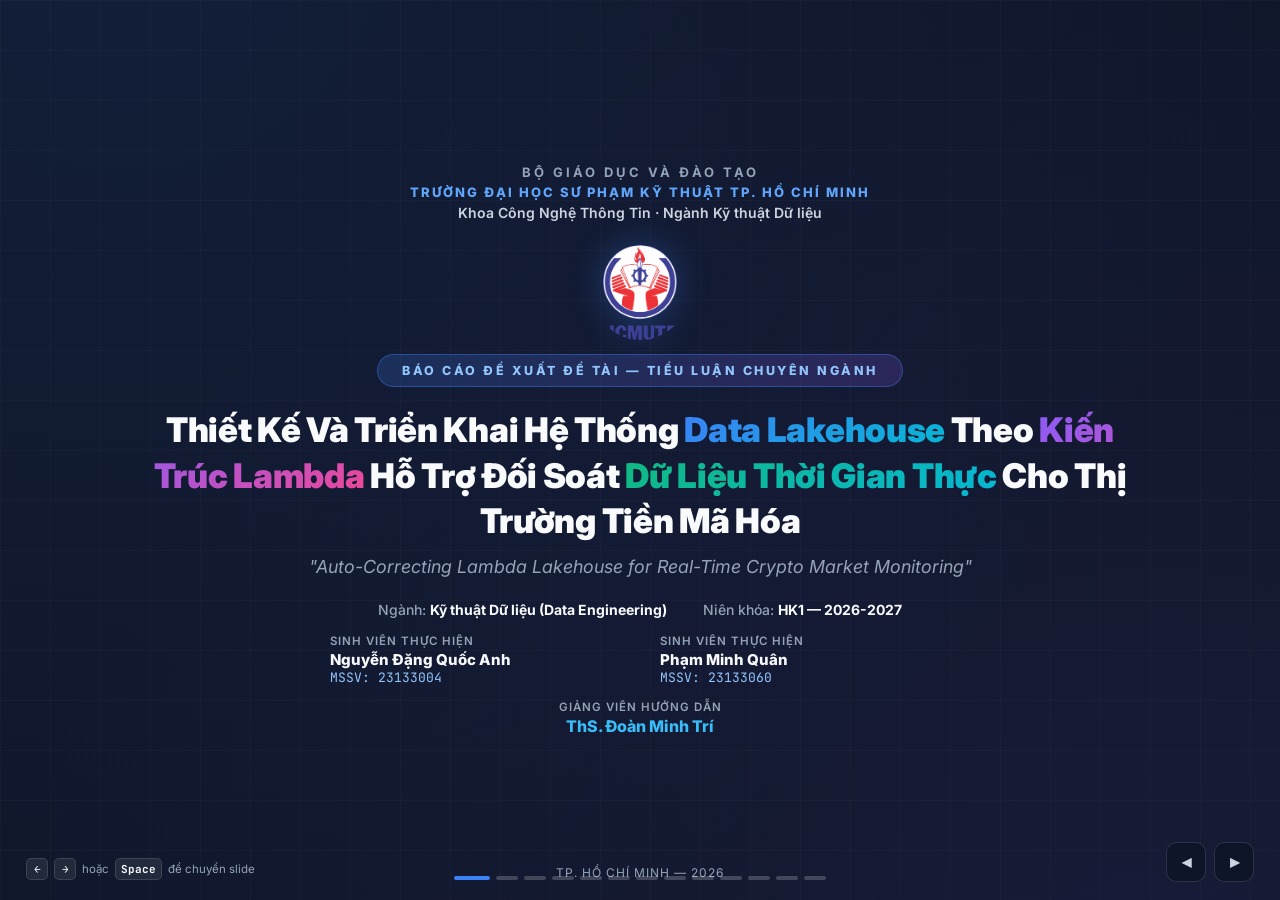
==== commit 679599a4: "docs: update docs plan and docs  cover with new project title and faculty info" ====
--- a/dbt_project/docs/slides.html
+++ b/dbt_project/docs/slides.html
@@ -231,16 +231,16 @@
   <div class="cover-content">
     <div class="cover-uni anim-item">BỘ GIÁO DỤC VÀ ĐÀO TẠO</div>
     <div class="cover-uni anim-item" style="color:#60a5fa; letter-spacing:2px; font-weight:800;">TRƯỜNG ĐẠI HỌC SƯ PHẠM KỸ THUẬT TP. HỒ CHÍ MINH</div>
-    <div class="cover-faculty anim-item">Khoa Điện – Điện Tử · Ngành Kỹ thuật Dữ liệu</div>
+    <div class="cover-faculty anim-item">Khoa Công Nghệ Thông Tin · Ngành Kỹ thuật Dữ liệu</div>
     <div class="anim-item"><img class="logo-img" src="assets/logo_hcmute.png" alt="Logo HCMUTE"></div>
     <div class="anim-item"><div class="cover-type-badge">Báo Cáo Đề Xuất Đề Tài — Tiểu Luận Chuyên Ngành</div></div>
     <div class="cover-main-title anim-item">
-      Thiết Kế Và Triển Khai Hệ Thống <span class="highlight">Data Lakehouse</span> Theo <span class="highlight-purple">Lambda Architecture</span> Với Cơ Chế Đối Soát <span class="highlight-emerald">Batch–Speed</span> Cho Giám Sát Thị Trường Tiền Mã Hóa Thời Gian Thực
+      Thiết Kế Và Triển Khai Hệ Thống <span class="highlight">Data Lakehouse</span> Theo <span class="highlight-purple">Kiến Trúc Lambda</span> Hỗ Trợ Đối Soát <span class="highlight-emerald">Dữ Liệu Thời Gian Thực</span> Cho Thị Trường Tiền Mã Hóa
     </div>
     <div class="cover-en-title anim-item">"Auto-Correcting Lambda Lakehouse for Real-Time Crypto Market Monitoring"</div>
     <div class="cover-meta anim-item">
       <span><span class="label">Ngành:</span> <span class="value">Kỹ thuật Dữ liệu (Data Engineering)</span></span>
-      <span><span class="label">Niên khóa:</span> <span class="value">HK1 — 2025-2026</span></span>
+      <span><span class="label">Niên khóa:</span> <span class="value">HK1 — 2026-2027</span></span>
     </div>
     <div class="cover-people anim-item">
       <div><div class="people-label">Sinh viên thực hiện</div><div class="people-name">Nguyễn Đặng Quốc Anh</div><div class="people-id">MSSV: 23133004</div></div>
@@ -857,7 +857,7 @@
     <div class="direction-card phase-1">
       <div class="direction-badge-tag" style="background:rgba(59,130,246,0.2);color:#93c5fd;">GIAI ĐOẠN 1</div>
       <div class="direction-title" style="color:#60a5fa;">Tiểu Luận Chuyên Ngành (TLCN)</div>
-      <div class="direction-sub">Học kỳ 1 — Năm học 2025-2026 · Mục tiêu: Xây dựng nền tảng cốt lõi (MVP)</div>
+      <div class="direction-sub">Học kỳ 1 — Năm học 2026-2027 · Mục tiêu: Xây dựng nền tảng cốt lõi (MVP)</div>
       <ul>
         <li>Xây dựng hoàn chỉnh kiến trúc <strong>Lambda Lakehouse MVP</strong> trên Docker 16GB RAM.</li>
         <li>Hiện thực Ingestion Pipeline hoàn chỉnh: Binance WebSocket → Fault Injector → Kafka KRaft.</li>
@@ -871,7 +871,7 @@
     <div class="direction-card phase-2">
       <div class="direction-badge-tag" style="background:rgba(16,185,129,0.25);color:#6ee7b7;">GIAI ĐOẠN 2 (TIẾP NỐI)</div>
       <div class="direction-title" style="color:#34d399;">Khóa Luận Tốt Nghiệp (KLTN)</div>
-      <div class="direction-sub">Học kỳ 2 — Năm học 2025-2026 · Mục tiêu: Mở rộng chuyên sâu & Chuẩn hóa Production</div>
+      <div class="direction-sub">Học kỳ 2 — Năm học 2026-2027 · Mục tiêu: Mở rộng chuyên sâu & Chuẩn hóa Production</div>
       <ul>
         <li>Mở rộng theo dõi <strong>Multi-symbol</strong> (BTC, ETH, SOL...) & <strong>Multi-exchange</strong> (Binance, OKX, Bybit).</li>
         <li>Tích hợp <strong>Dagster Workflow Orchestrator</strong> & <strong>dbt-spark</strong> quản lý pipeline dữ liệu tự động.</li>
